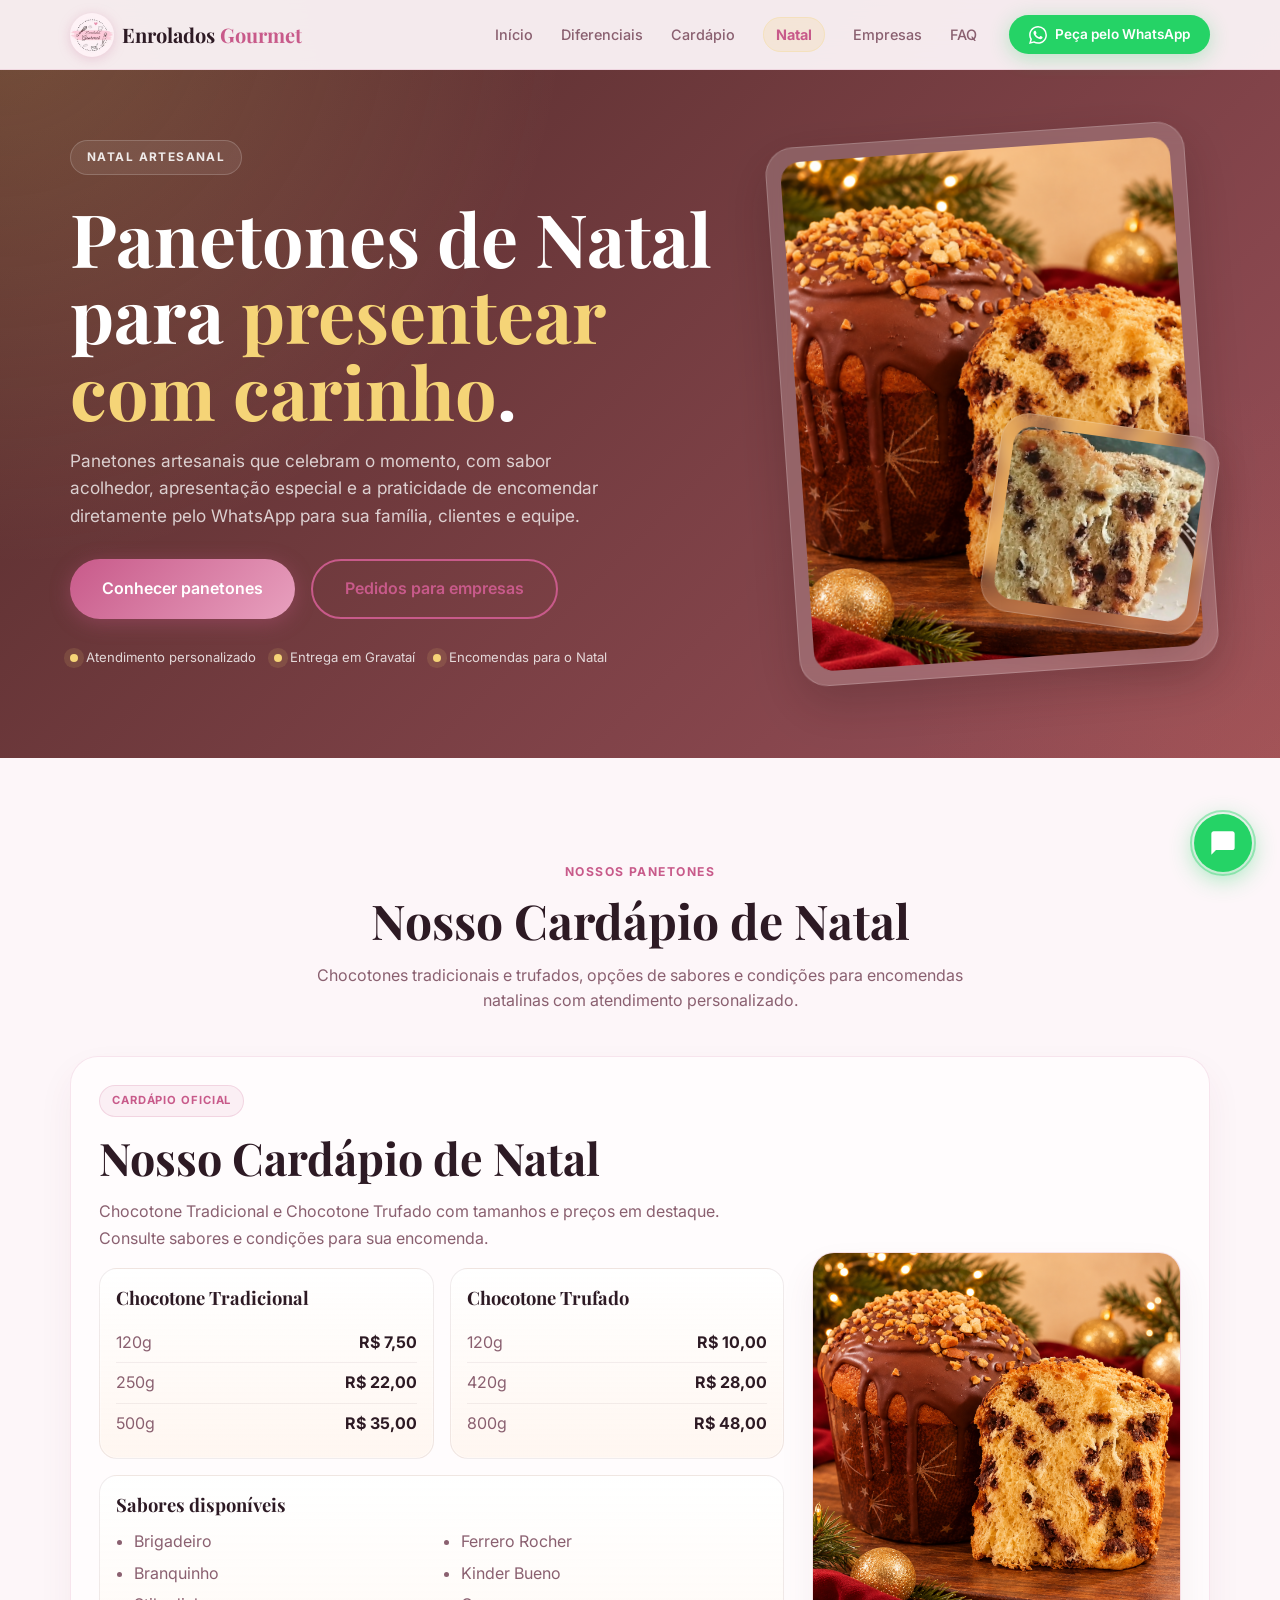
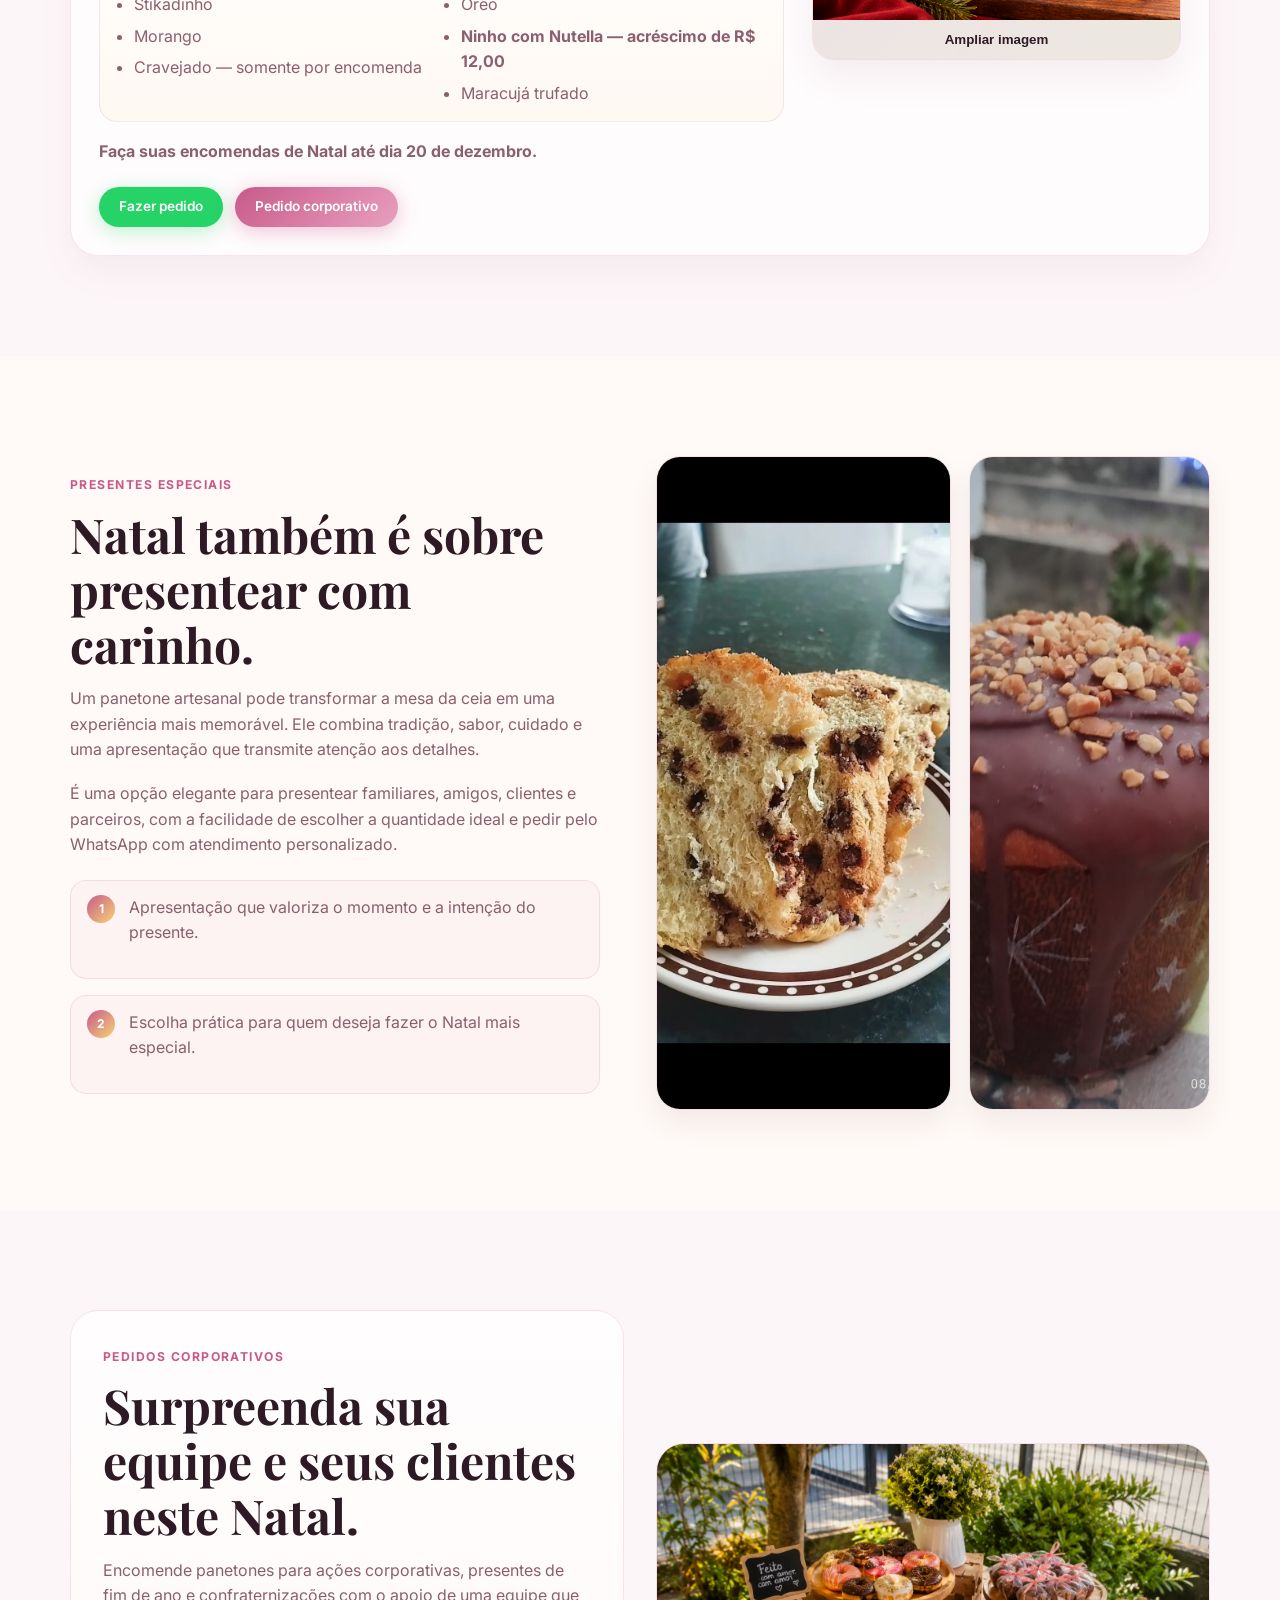
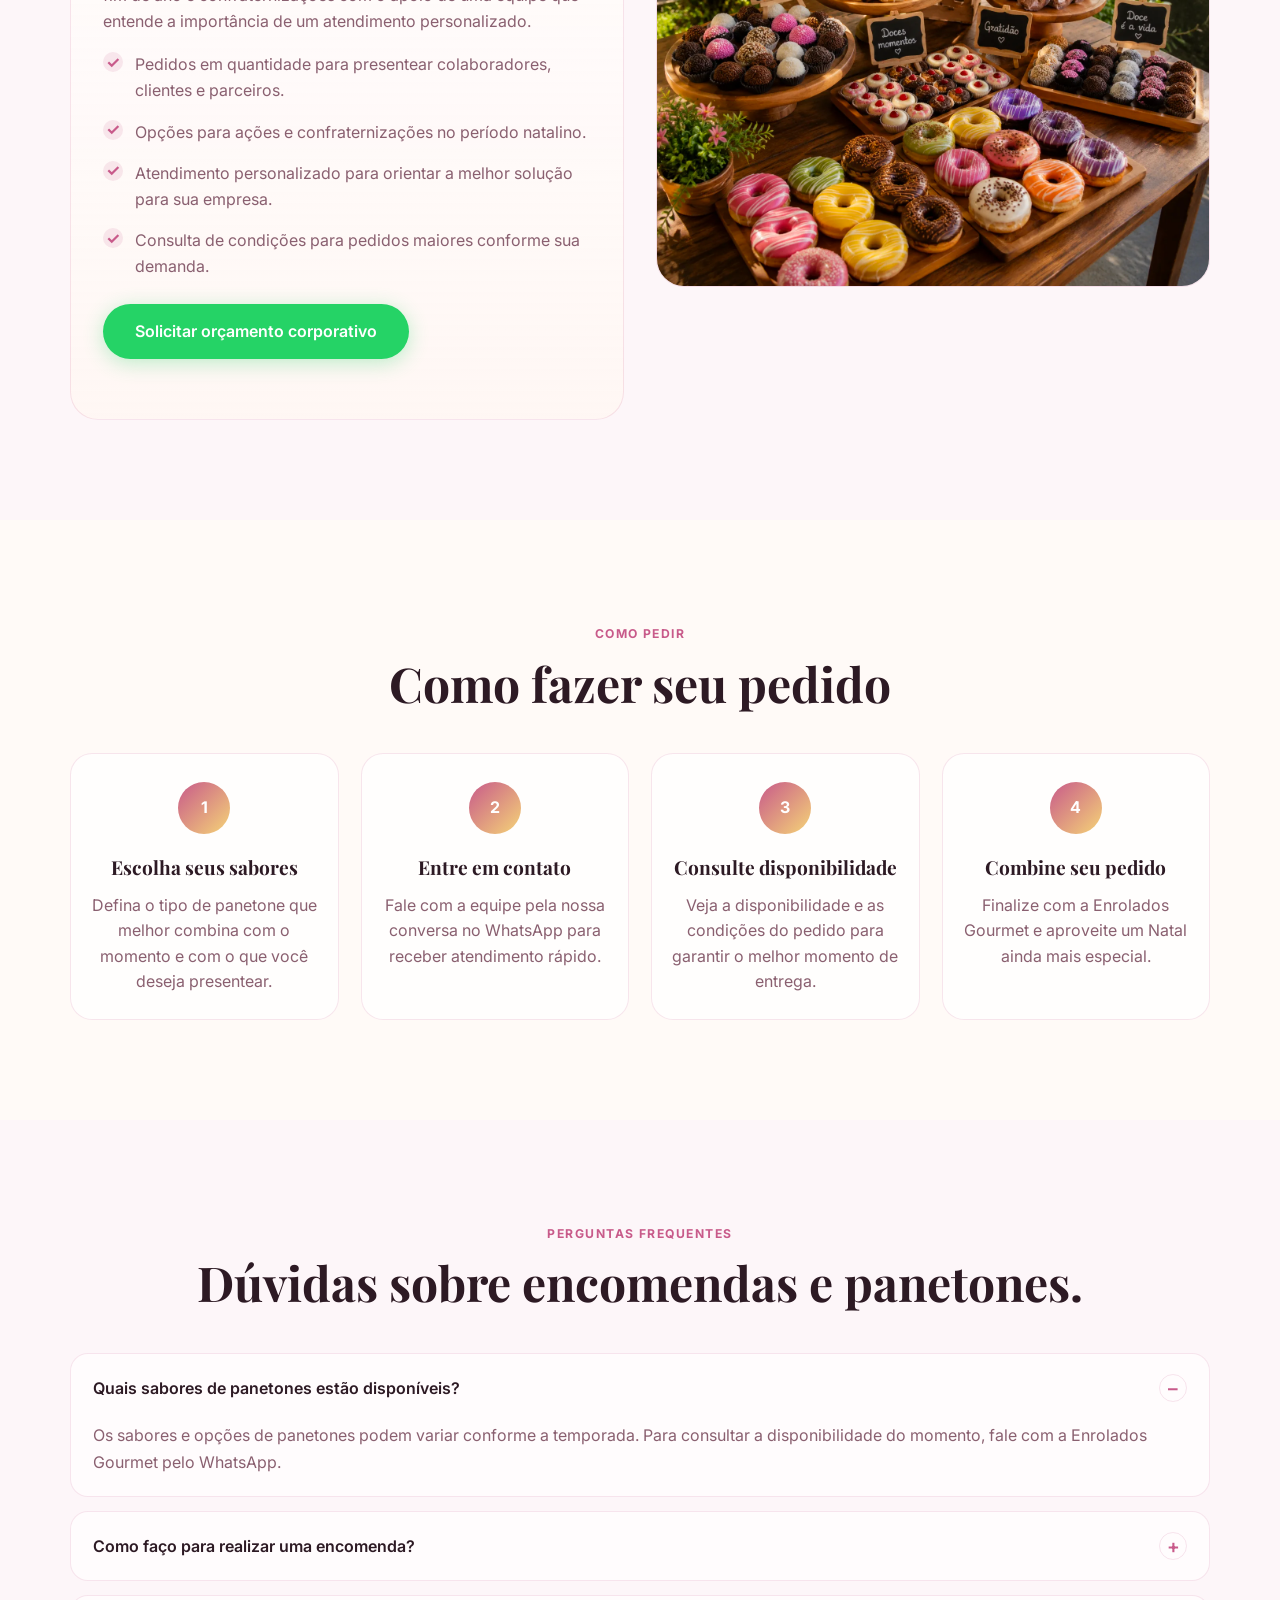
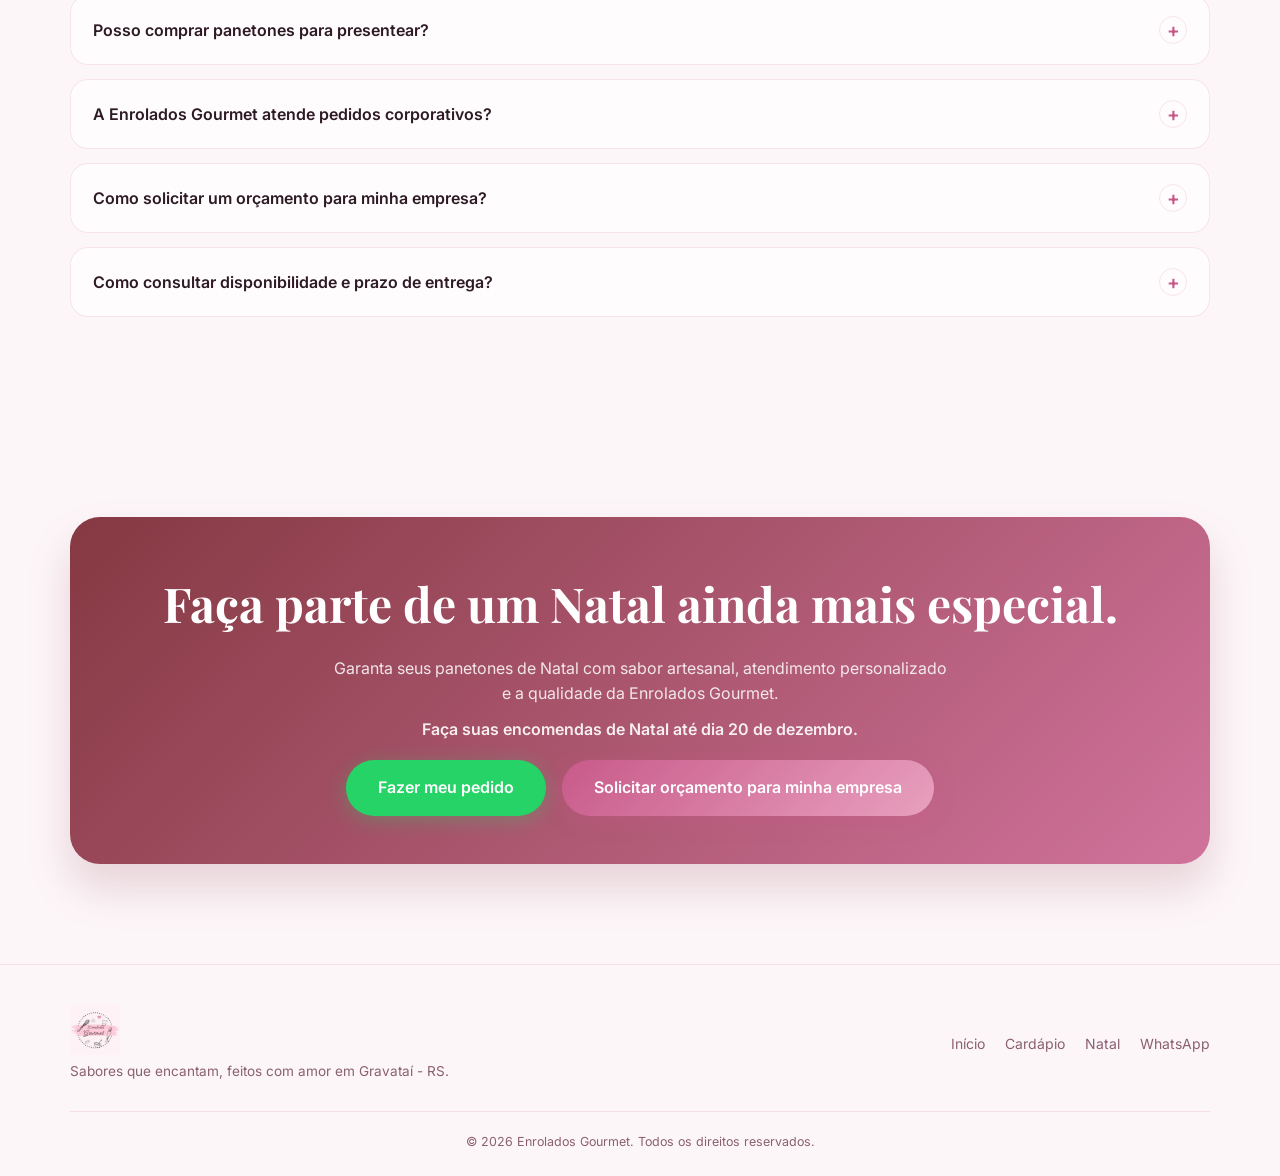
==== natal/index.html @ 0f2a6e9c "Refina landing page natalina Co-authored-by: Copilot <223556219+Copilot@users.noreply.github.com>" ====
<!DOCTYPE html>
<html lang="pt-BR">

<head>
  <meta charset="UTF-8" />
  <meta name="viewport" content="width=device-width, initial-scale=1.0" />
  <meta name="description"
    content="Panetones de Natal artesanais da Enrolados Gourmet em Gravataí. Peça panetones para presentear, família e empresa com atendimento personalizado e encomendas práticas." />
  <meta name="keywords"
    content="panetones artesanais, panetones de Natal, panetones recheados, comprar panetone em Gravataí, panetones para empresas, panetones corporativos, presentes de Natal para empresas, encomendas de panetones" />
  <meta property="og:title" content="Panetones de Natal | Enrolados Gourmet" />
  <meta property="og:description"
    content="Panetones artesanais e encomendas corporativas para dar um Natal mais especial. Converse com a Enrolados Gourmet pelo WhatsApp." />
  <meta property="og:type" content="website" />
  <meta property="og:url" content="https://enroladosgourmet.com.br/natal/" />
  <meta property="og:image" content="https://enroladosgourmet.com.br/images/panetone-recehado.png" />
  <link rel="canonical" href="https://enroladosgourmet.com.br/natal/" />
  <title>Panetones de Natal | Enrolados Gourmet</title>
  <script type="application/ld+json">
  {
    "@context": "https://schema.org",
    "@type": "Bakery",
    "name": "Enrolados Gourmet",
    "url": "https://enroladosgourmet.com.br/",
    "image": [
      "https://enroladosgourmet.com.br/images/panetone-recehado.png",
      "https://enroladosgourmet.com.br/images/panetone.png"
    ],
    "telephone": "+5551984298431",
    "areaServed": {
      "@type": "AdministrativeArea",
      "name": "Gravataí"
    },
    "priceRange": "$$",
    "sameAs": [
      "https://wa.me/5551984298431"
    ],
    "description": "Enrolados Gourmet produz doces artesanais e panetones de Natal para presentear e atender pedidos corporativos em Gravataí."
  }
  </script>
  <link rel="preconnect" href="https://fonts.googleapis.com" />
  <link rel="preconnect" href="https://fonts.gstatic.com" crossorigin />
  <link
    href="https://fonts.googleapis.com/css2?family=Playfair+Display:wght@600;700&family=Inter:wght@300;400;500;600;700&display=swap"
    rel="stylesheet" />
  <link rel="stylesheet" href="../styles.css" />
  <link rel="icon" type="image/png" sizes="32x32" href="../images/logo.png" />
</head>

<body class="natal-page">
  <header class="header" id="header" role="banner">
    <div class="header__container">
      <a href="../index.html#inicio" class="header__logo" aria-label="Enrolados Gourmet – Página inicial">
        <img src="../images/logo.png" alt="Enrolados Gourmet" class="header__logo-img" />
        <span class="header__logo-text">Enrolados <span class="header__logo-highlight">Gourmet</span></span>
      </a>

      <button class="header__menu-toggle" id="menuToggle" aria-label="Abrir menu" aria-expanded="false"
        aria-controls="navMenu">
        <span class="header__hamburger"></span>
        <span class="header__hamburger"></span>
        <span class="header__hamburger"></span>
      </button>

      <nav class="header__nav" id="navMenu" role="navigation" aria-label="Menu principal">
        <ul class="header__nav-list">
          <li><a href="../index.html#inicio" class="header__nav-link">Início</a></li>
          <li><a href="../index.html#diferenciais" class="header__nav-link">Diferenciais</a></li>
          <li><a href="../index.html#cardapio" class="header__nav-link">Cardápio</a></li>
          <li><a href="./" class="header__nav-link header__nav-link--campaign" aria-current="page">Natal</a></li>
          <li><a href="#corporativo" class="header__nav-link">Empresas</a></li>
          <li><a href="#faq" class="header__nav-link">FAQ</a></li>
        </ul>
        <a href="https://wa.me/5551984298431?text=Olá%2C+gostaria+de+fazer+um+pedido+de+panetones+de+Natal!"
          class="btn btn--whatsapp btn--sm header__cta" target="_blank" rel="noopener noreferrer">
          <svg class="btn__icon" xmlns="http://www.w3.org/2000/svg" viewBox="0 0 24 24" fill="currentColor"
            aria-hidden="true">
            <path
              d="M17.472 14.382c-.297-.149-1.758-.867-2.03-.967-.273-.099-.471-.148-.67.15-.197.297-.767.966-.94 1.164-.173.199-.347.223-.644.075-.297-.15-1.255-.463-2.39-1.475-.883-.788-1.48-1.761-1.653-2.059-.173-.297-.018-.458.13-.606.134-.133.298-.347.446-.52.149-.174.198-.298.298-.497.099-.198.05-.371-.025-.52-.075-.149-.669-1.612-.916-2.207-.242-.579-.487-.5-.669-.51-.173-.008-.371-.01-.57-.01-.198 0-.52.074-.792.372-.272.297-1.04 1.016-1.04 2.479 0 1.462 1.065 2.875 1.213 3.074.149.198 2.096 3.2 5.077 4.487.709.306 1.262.489 1.694.625.712.227 1.36.195 1.871.118.571-.085 1.758-.719 2.006-1.413.248-.694.248-1.289.173-1.413-.074-.124-.272-.198-.57-.347m-5.421 7.403h-.004a9.87 9.87 0 01-5.031-1.378l-.361-.214-3.741.982.998-3.648-.235-.374a9.86 9.86 0 01-1.51-5.26c.001-5.45 4.436-9.884 9.888-9.884 2.64 0 5.122 1.03 6.988 2.898a9.825 9.825 0 012.893 6.994c-.003 5.45-4.437 9.884-9.885 9.884m8.413-18.297A11.815 11.815 0 0012.05 0C5.495 0 .16 5.335.157 11.892c0 2.096.547 4.142 1.588 5.945L.057 24l6.305-1.654a11.882 11.882 0 005.683 1.448h.005c6.554 0 11.89-5.335 11.893-11.893a11.821 11.821 0 00-3.48-8.413Z" />
          </svg>
          Peça pelo WhatsApp
        </a>
      </nav>
    </div>
  </header>

  <main>
    <section class="natal-hero" aria-label="Panetones de Natal.">
      <div class="natal-hero__decor" aria-hidden="true"></div>
      <div class="container natal-hero__inner">
        <div class="natal-hero__copy reveal-on-scroll">
          <span class="natal-hero__eyebrow">Natal artesanal</span>
          <h1 class="natal-hero__title">Panetones de Natal para <em>presentear com carinho</em>.</h1>
          <p class="natal-hero__subtitle">
            Panetones artesanais que celebram o momento, com sabor acolhedor, apresentação especial e a praticidade de
            encomendar diretamente pelo WhatsApp para sua família, clientes e equipe.
          </p>
          <div class="natal-hero__actions">
            <a href="#panetones" class="btn btn--primary btn--lg">Conhecer panetones</a>
            <a href="https://wa.me/5551984298431?text=Olá!%20Tenho%20interesse%20em%20realizar%20um%20pedido%20corporativo%20de%20panetones%20para%20minha%20empresa.%20Gostaria%20de%20receber%20mais%20informações%20e%20solicitar%20um%20orçamento."
              class="btn btn--outline btn--lg" target="_blank" rel="noopener noreferrer">Pedidos para empresas</a>
          </div>
          <div class="natal-hero__highlights" aria-label="Benefícios da Enrolados Gourmet">
            <span class="natal-highlight">Atendimento personalizado</span>
            <span class="natal-highlight">Entrega em Gravataí</span>
            <span class="natal-highlight">Encomendas para o Natal</span>
          </div>
        </div>

        <div class="natal-hero__visual reveal-on-scroll" aria-label="Panetones de Natal da Enrolados Gourmet">
          <div class="natal-hero__card natal-hero__card--primary">
            <img class="natal-hero__image" src="../images/PanetonesFestivos.png" alt="Panetones Festivos em cenário natalino da Enrolados Gourmet" />
          </div>
          <div class="natal-hero__card natal-hero__card--secondary">
            <img class="natal-hero__image" src="../images/panetone.png" alt="Panetone com apresentação especial para presente de Natal" />
          </div>
        </div>
      </div>
    </section>

    <section class="natal-section" id="panetones" aria-labelledby="panetonesTitle">
      <div class="container">
        <div class="natal-section__intro reveal-on-scroll">
          <span class="natal-section__label">Nossos panetones</span>
          <h2 class="natal-section__title" id="panetonesTitle">Nosso Cardápio de Natal</h2>
          <p class="natal-section__subtitle">
            Chocotones tradicionais e trufados, opções de sabores e condições para encomendas natalinas com atendimento personalizado.
          </p>
        </div>

        <div class="natal-product-grid" id="natalProductGrid" aria-live="polite">
          <article class="natal-menu-hero reveal-on-scroll">
            <div class="natal-menu-hero__content">
              <span class="natal-menu-card__tag">Cardápio oficial</span>
              <h3>Nosso Cardápio de Natal</h3>
              <p>Chocotone Tradicional e Chocotone Trufado com tamanhos e preços em destaque. Consulte sabores e condições para sua encomenda.</p>
              <div class="natal-menu-hero__detail-grid">
                <div class="natal-menu-spec">
                  <h4>Chocotone Tradicional</h4>
                  <ul>
                    <li><span>120g</span><strong>R$ 7,50</strong></li>
                    <li><span>250g</span><strong>R$ 22,00</strong></li>
                    <li><span>500g</span><strong>R$ 35,00</strong></li>
                  </ul>
                </div>
                <div class="natal-menu-spec">
                  <h4>Chocotone Trufado</h4>
                  <ul>
                    <li><span>120g</span><strong>R$ 10,00</strong></li>
                    <li><span>420g</span><strong>R$ 28,00</strong></li>
                    <li><span>800g</span><strong>R$ 48,00</strong></li>
                  </ul>
                </div>
              </div>

              <div class="natal-menu-hero__flavors">
                <h4>Sabores disponíveis</h4>
                <ul>
                  <li>Brigadeiro</li>
                  <li>Branquinho</li>
                  <li>Stikadinho</li>
                  <li>Morango</li>
                  <li class="natal-menu-hero__flavor--note">Cravejado — somente por encomenda</li>
                  <li>Ferrero Rocher</li>
                  <li>Kinder Bueno</li>
                  <li>Oreo</li>
                  <li class="natal-menu-hero__flavor--highlight">Ninho com Nutella — acréscimo de R$ 12,00</li>
                  <li>Maracujá trufado</li>
                </ul>
              </div>

              <p class="natal-menu-hero__deadline"><strong>Faça suas encomendas de Natal até dia 20 de dezembro.</strong></p>
              <div class="natal-menu-hero__actions">
                <a href="https://wa.me/5551984298431?text=Olá!%20Gostaria%20de%20fazer%20uma%20encomenda%20de%20Natal.%20Tenho%20interesse%20nos%20chocotones%20da%20Enrolados%20Gourmet%20e%20gostaria%20de%20consultar%20a%20disponibilidade." class="btn btn--whatsapp btn--sm" target="_blank" rel="noopener noreferrer">Fazer pedido</a>
                <a href="https://wa.me/5551984298431?text=Olá!%20Tenho%20interesse%20em%20realizar%20um%20pedido%20corporativo%20de%20panetones%20para%20minha%20empresa.%20Gostaria%20de%20receber%20mais%20informações%20e%20solicitar%20um%20orçamento." class="btn btn--primary btn--sm" target="_blank" rel="noopener noreferrer">Pedido corporativo</a>
              </div>
            </div>
            <div class="natal-menu-hero__image-wrap">
              <!-- IMAGEM DO CARDÁPIO OFICIAL: substituir por outra arte do cardápio sem alterar o layout -->
              <img src="../images/PanetonesFestivos.png" alt="Cardápio oficial de panetones de Natal da Enrolados Gourmet" loading="lazy" />
              <button type="button" class="natal-menu-card__zoom" aria-label="Ampliar imagem do cardápio">Ampliar imagem</button>
            </div>
          </article>
          <div class="natal-lightbox" id="natalLightbox" aria-hidden="true">
            <button type="button" class="natal-lightbox__close" aria-label="Fechar imagem">Fechar</button>
            <img src="../images/PanetonesFestivos.png" alt="Cardápio oficial de panetones de Natal da Enrolados Gourmet" />
          </div>
        </div>
      </div>
    </section>

    <section class="natal-section natal-section--soft" aria-labelledby="presentearTitle">
      <div class="container natal-story">
        <div class="natal-story__copy reveal-on-scroll">
          <span class="natal-section__label">Presentes especiais</span>
          <h2 class="natal-section__title" id="presentearTitle">Natal também é sobre presentear com carinho.</h2>
          <p>
            Um panetone artesanal pode transformar a mesa da ceia em uma experiência mais memorável. Ele combina tradição,
            sabor, cuidado e uma apresentação que transmite atenção aos detalhes.
          </p>
          <p>
            É uma opção elegante para presentear familiares, amigos, clientes e parceiros, com a facilidade de escolher a
            quantidade ideal e pedir pelo WhatsApp com atendimento personalizado.
          </p>
          <div class="natal-story__list">
            <div class="natal-story__item">
              <span class="natal-story__item-marker">1</span>
              <p>Apresentação que valoriza o momento e a intenção do presente.</p>
            </div>
            <div class="natal-story__item">
              <span class="natal-story__item-marker">2</span>
              <p>Escolha prática para quem deseja fazer o Natal mais especial.</p>
            </div>
          </div>
        </div>

        <div class="natal-story__gallery reveal-on-scroll" aria-label="Panetones em destaque">
          <div class="natal-story__photo natal-story__photo--large">
            <img src="../images/panetone.png" alt="Panetone artesanal em destaque para presentes de Natal" />
          </div>
          <div class="natal-story__photo natal-story__photo--small">
            <img src="../images/panetone-recehado.png" alt="Panetone recebido e embalado para presente de Natal" />
          </div>
        </div>
      </div>
    </section>

    <section class="natal-section" id="corporativo" aria-labelledby="corporativoTitle">
      <div class="container natal-business">
        <div class="natal-business__panel reveal-on-scroll">
          <span class="natal-section__label">Pedidos corporativos</span>
          <h2 class="natal-section__title" id="corporativoTitle">Surpreenda sua equipe e seus clientes neste Natal.</h2>
          <p class="natal-section__subtitle" style="margin-left:0; text-align:left;">
            Encomende panetones para ações corporativas, presentes de fim de ano e confraternizações com o apoio de uma
            equipe que entende a importância de um atendimento personalizado.
          </p>
          <ul class="natal-business__list">
            <li>Pedidos em quantidade para presentear colaboradores, clientes e parceiros.</li>
            <li>Opções para ações e confraternizações no período natalino.</li>
            <li>Atendimento personalizado para orientar a melhor solução para sua empresa.</li>
            <li>Consulta de condições para pedidos maiores conforme sua demanda.</li>
          </ul>
          <div class="natal-hero__actions" style="margin-top: 24px;">
            <a href="https://wa.me/5551984298431?text=Olá!%20Tenho%20interesse%20em%20realizar%20um%20pedido%20corporativo%20de%20panetones%20para%20minha%20empresa.%20Gostaria%20de%20receber%20mais%20informações%20e%20solicitar%20um%20orçamento."
              class="btn btn--whatsapp btn--lg" target="_blank" rel="noopener noreferrer">Solicitar orçamento corporativo</a>
          </div>
        </div>

        <div class="natal-business__media reveal-on-scroll" aria-label="Panetones para pedidos em quantidade">
          <img src="../images/hero-banner.webp" alt="Panetones em composição para pedidos corporativos" />
        </div>
      </div>
    </section>

    <section class="natal-section natal-section--soft" aria-labelledby="comoComprarTitle">
      <div class="container">
        <div class="natal-section__intro reveal-on-scroll">
          <span class="natal-section__label">Como pedir</span>
          <h2 class="natal-section__title" id="comoComprarTitle">Como fazer seu pedido</h2>
        </div>

        <div class="natal-steps">
          <article class="natal-step reveal-on-scroll">
            <div class="natal-step__number">1</div>
            <h3>Escolha seus sabores</h3>
            <p>Defina o tipo de panetone que melhor combina com o momento e com o que você deseja presentear.</p>
          </article>
          <article class="natal-step reveal-on-scroll">
            <div class="natal-step__number">2</div>
            <h3>Entre em contato</h3>
            <p>Fale com a equipe pela nossa conversa no WhatsApp para receber atendimento rápido.</p>
          </article>
          <article class="natal-step reveal-on-scroll">
            <div class="natal-step__number">3</div>
            <h3>Consulte disponibilidade</h3>
            <p>Veja a disponibilidade e as condições do pedido para garantir o melhor momento de entrega.</p>
          </article>
          <article class="natal-step reveal-on-scroll">
            <div class="natal-step__number">4</div>
            <h3>Combine seu pedido</h3>
            <p>Finalize com a Enrolados Gourmet e aproveite um Natal ainda mais especial.</p>
          </article>
        </div>
      </div>
    </section>

    <section class="natal-section" id="faq" aria-labelledby="faqTitle">
      <div class="container">
        <div class="natal-section__intro reveal-on-scroll">
          <span class="natal-section__label">Perguntas frequentes</span>
          <h2 class="natal-section__title" id="faqTitle">Dúvidas sobre encomendas e panetones.</h2>
        </div>

        <div class="natal-faq reveal-on-scroll">
          <div class="faq-item is-open">
            <button class="faq-question" type="button" aria-expanded="true">Quais sabores de panetones estão disponíveis?</button>
            <div class="faq-answer">
              Os sabores e opções de panetones podem variar conforme a temporada. Para consultar a disponibilidade do momento,
              fale com a Enrolados Gourmet pelo WhatsApp.
            </div>
          </div>

          <div class="faq-item">
            <button class="faq-question" type="button" aria-expanded="false">Como faço para realizar uma encomenda?</button>
            <div class="faq-answer" hidden>
              Basta entrar em contato pelo WhatsApp para informar sua intenção, quantidade desejada e receber orientações
              sobre disponibilidade e atendimento.
            </div>
          </div>

          <div class="faq-item">
            <button class="faq-question" type="button" aria-expanded="false">Posso comprar panetones para presentear?</button>
            <div class="faq-answer" hidden>
              Sim. Os panetones da Enrolados Gourmet são uma opção excelente para presentear familiares, amigos, clientes e
              parceiros neste Natal.
            </div>
          </div>

          <div class="faq-item">
            <button class="faq-question" type="button" aria-expanded="false">A Enrolados Gourmet atende pedidos corporativos?</button>
            <div class="faq-answer" hidden>
              Sim. A equipe atende pedidos corporativos para ações de Natal, presentes de fim de ano, confraternizações e
              demais ocasiões empresariais. Consulte pelo WhatsApp para mais detalhes.
            </div>
          </div>

          <div class="faq-item">
            <button class="faq-question" type="button" aria-expanded="false">Como solicitar um orçamento para minha empresa?</button>
            <div class="faq-answer" hidden>
              Solicite o orçamento por WhatsApp com a mensagem contextualizada de pedido corporativo e a equipe responderá com
              as informações necessárias.
            </div>
          </div>

          <div class="faq-item">
            <button class="faq-question" type="button" aria-expanded="false">Como consultar disponibilidade e prazo de entrega?</button>
            <div class="faq-answer" hidden>
              Entre em contato pelo WhatsApp e informe a quantidade e o momento desejado. A equipe pode orientar sobre
              disponibilidade e prazo de entrega conforme a demanda.
            </div>
          </div>
        </div>
      </div>
    </section>

    <section class="natal-section" aria-labelledby="finalCtaTitle">
      <div class="container">
        <div class="natal-cta reveal-on-scroll">
          <h2 class="natal-cta__title" id="finalCtaTitle">Faça parte de um Natal ainda mais especial.</h2>
          <p class="natal-cta__text">
            Garanta seus panetones de Natal com sabor artesanal, atendimento personalizado e a qualidade da Enrolados Gourmet.
          </p>
          <p class="natal-cta__text" style="margin-top: -18px; margin-bottom: 18px; font-weight: 600; color: rgba(255,255,255,0.9);">
            Faça suas encomendas de Natal até dia 20 de dezembro.
          </p>
          <div class="natal-cta__actions">
            <a href="https://wa.me/5551984298431?text=Olá!%20Quero%20fazer%20meu%20pedido%20de%20panetones%20de%20Natal%20da%20Enrolados%20Gourmet." class="btn btn--whatsapp btn--lg" target="_blank" rel="noopener noreferrer">Fazer meu pedido</a>
            <a href="https://wa.me/5551984298431?text=Olá!%20Tenho%20interesse%20em%20realizar%20um%20pedido%20corporativo%20de%20panetones%20para%20minha%20empresa.%20Gostaria%20de%20receber%20mais%20informações%20e%20solicitar%20um%20orçamento."
              class="btn btn--primary btn--lg" target="_blank" rel="noopener noreferrer">Solicitar orçamento para minha empresa</a>
          </div>
        </div>
      </div>
    </section>
  </main>

  <footer class="footer" role="contentinfo">
    <div class="container">
      <div class="footer__inner">
        <div class="footer__brand">
          <img src="../images/logo.png" alt="Enrolados Gourmet" class="footer__logo">
          <p class="footer__tagline">Sabores que encantam, feitos com amor em Gravataí - RS.</p>
        </div>
        <nav class="footer__links" aria-label="Links do rodapé">
          <a href="../index.html#inicio" class="footer__link">Início</a>
          <a href="../index.html#cardapio" class="footer__link">Cardápio</a>
          <a href="./" class="footer__link">Natal</a>
          <a href="https://wa.me/5551984298431" class="footer__link" target="_blank" rel="noopener noreferrer">WhatsApp</a>
        </nav>
      </div>
      <p class="footer__copy">&copy; 2026 Enrolados Gourmet. Todos os direitos reservados.</p>
    </div>
  </footer>

  <a href="https://wa.me/5551984298431?text=Olá%2C+gostaria+de+fazer+um+pedido!" class="whatsapp-float"
    target="_blank" rel="noopener noreferrer" aria-label="Falar no WhatsApp">
    <svg xmlns="http://www.w3.org/2000/svg" viewBox="0 0 24 24" fill="currentColor" aria-hidden="true">
      <path d="M20 2H4c-1.1 0-2 .9-2 2v18l4-4h14c1.1 0 2-.9 2-2V4c0-1.1-.9-2-2-2z" />
    </svg>
  </a>

  <script src="../script.js"></script>
</body>

</html>
---- styles.css ----
/* =========================================================
   DESIGN TOKENS — Enrolados Gourmet (Rose & Cream)
========================================================= */
:root {
  /* Rosa principal extraído da logo */
  --color-primary: #c85a8a;
  --color-primary-lt: #e8a0be;
  --color-primary-dk: #a0406c;

  /* Superfícies claras — creme e branco rosado */
  --color-surface: #fdf6f9;
  --color-surface-2: #fff0f5;
  --color-surface-3: #ffe4ee;

  /* Borda sutil rosada */
  --color-border: rgba(200, 90, 138, .15);

  /* Texto escuro sobre fundo claro */
  --color-text: #2d1a24;
  --color-text-muted: #8a6070;

  /* WhatsApp */
  --color-whatsapp: #25d366;
  --color-whatsapp-dk: #1da851;

  --font-display: 'Playfair Display', Georgia, serif;
  --font-body: 'Inter', system-ui, sans-serif;

  --radius-sm: 8px;
  --radius-md: 14px;
  --radius-lg: 22px;
  --radius-xl: 32px;

  --shadow-card: 0 8px 32px rgba(200, 90, 138, .12);
  --shadow-glow: 0 0 24px rgba(200, 90, 138, .2);

  --transition: .25s cubic-bezier(.4, 0, .2, 1);
  --transition-slow: .5s cubic-bezier(.4, 0, .2, 1);

  --header-h: 70px;
}

/* =========================================================
   RESET & BASE
========================================================= */
*,
*::before,
*::after {
  box-sizing: border-box;
  margin: 0;
  padding: 0;
}

html {
  scroll-behavior: smooth;
  font-size: 16px;
}

body {
  font-family: var(--font-body);
  background: var(--color-surface);
  color: var(--color-text);
  line-height: 1.6;
  overflow-x: hidden;
}

img {
  display: block;
  max-width: 100%;
  object-fit: cover;
}

a {
  color: inherit;
  text-decoration: none;
}

ul {
  list-style: none;
}

/* =========================================================
   UTILITIES
========================================================= */
.container {
  width: 100%;
  max-width: 1180px;
  margin-inline: auto;
  padding-inline: 20px;
}

.section-header {
  text-align: center;
  margin-bottom: 48px;
}

.section-label {
  display: inline-block;
  font-size: .75rem;
  font-weight: 600;
  letter-spacing: .12em;
  text-transform: uppercase;
  color: var(--color-primary);
  margin-bottom: 10px;
}

.section-title {
  font-family: var(--font-display);
  font-size: clamp(1.8rem, 4vw, 2.8rem);
  font-weight: 700;
  line-height: 1.2;
  margin-bottom: 12px;
  color: var(--color-text);
}

.section-subtitle {
  font-size: 1.05rem;
  color: var(--color-text-muted);
  max-width: 560px;
  margin-inline: auto;
}

/* =========================================================
   BUTTONS
========================================================= */
.btn {
  display: inline-flex;
  align-items: center;
  gap: 8px;
  font-family: var(--font-body);
  font-weight: 600;
  border: none;
  cursor: pointer;
  border-radius: 50px;
  transition: var(--transition);
  text-align: center;
  white-space: nowrap;
  user-select: none;
}

.btn--sm {
  padding: 9px 20px;
  font-size: .85rem;
}

.btn--md {
  padding: 12px 26px;
  font-size: .95rem;
}

.btn--lg {
  padding: 15px 32px;
  font-size: 1rem;
}

.btn--xl {
  padding: 18px 40px;
  font-size: 1.1rem;
}

.btn__icon {
  width: 18px;
  height: 18px;
  flex-shrink: 0;
}

.btn--primary {
  background: linear-gradient(135deg, var(--color-primary), var(--color-primary-lt));
  color: #fff;
  box-shadow: 0 4px 20px rgba(200, 90, 138, .35);
}

.btn--primary:hover {
  background: linear-gradient(135deg, var(--color-primary-dk), var(--color-primary));
  transform: translateY(-2px);
  box-shadow: 0 8px 28px rgba(200, 90, 138, .5);
}

.btn--whatsapp {
  background: var(--color-whatsapp);
  color: #fff;
  box-shadow: 0 4px 20px rgba(37, 211, 102, .3);
}

.btn--whatsapp:hover {
  background: var(--color-whatsapp-dk);
  transform: translateY(-2px);
  box-shadow: 0 8px 28px rgba(37, 211, 102, .45);
}

.btn--outline {
  background: transparent;
  border: 2px solid var(--color-primary);
  color: var(--color-primary);
}

.btn--outline:hover {
  background: var(--color-primary);
  color: #fff;
  transform: translateY(-2px);
}

/* =========================================================
   HEADER
========================================================= */
.header {
  position: fixed;
  top: 0;
  left: 0;
  right: 0;
  z-index: 1000;
  height: var(--header-h);
  background: rgba(253, 246, 249, .94);
  backdrop-filter: blur(14px);
  border-bottom: 1px solid var(--color-border);
  transition: box-shadow var(--transition);
}

.header--scrolled {
  box-shadow: 0 4px 24px rgba(200, 90, 138, .12);
}

.header__container {
  display: flex;
  align-items: center;
  justify-content: space-between;
  height: 100%;
  padding-inline: 20px;
  max-width: 1180px;
  margin-inline: auto;
}

.header__logo {
  display: flex;
  align-items: center;
  gap: 8px;
  font-family: var(--font-display);
  font-size: 1.25rem;
  font-weight: 700;
}

.header__logo-img {
  width: 44px;
  height: 44px;
  object-fit: contain;
  border-radius: 50%;
  flex-shrink: 0;
  filter: drop-shadow(0 2px 6px rgba(200, 90, 138, .25));
}

.header__logo-highlight {
  color: var(--color-primary);
}

.header__nav {
  display: flex;
  align-items: center;
  gap: 32px;
}

.header__nav-list {
  display: flex;
  gap: 28px;
}

.header__nav-link {
  font-size: .9rem;
  font-weight: 500;
  color: var(--color-text-muted);
  transition: color var(--transition);
  position: relative;
}

.header__nav-link::after {
  content: '';
  position: absolute;
  bottom: -4px;
  left: 0;
  width: 0;
  height: 2px;
  background: var(--color-primary);
  border-radius: 2px;
  transition: width var(--transition);
}

.header__nav-link:hover {
  color: var(--color-text);
}

.header__nav-link:hover::after {
  width: 100%;
}

.header__nav-link--campaign {
  color: var(--color-primary);
  font-weight: 700;
  padding: 8px 12px;
  border: 1px solid rgba(200, 90, 138, .25);
  background: rgba(200, 90, 138, .08);
  border-radius: 999px;
}

.header__nav-link--campaign::after {
  display: none;
}

/* Hamburger */
.header__menu-toggle {
  display: none;
  flex-direction: column;
  gap: 5px;
  background: none;
  border: none;
  cursor: pointer;
  padding: 6px;
  z-index: 1010;
}

.header__hamburger {
  display: block;
  width: 24px;
  height: 2px;
  background: var(--color-text);
  border-radius: 2px;
  transition: var(--transition);
}

/* =========================================================
   PÁGINA NATAL
========================================================= */
.natal-hero {
  position: relative;
  overflow: hidden;
  background: linear-gradient(135deg, rgba(72, 33, 31, .96), rgba(141, 57, 68, .88));
  color: #fff;
  padding: 140px 0 90px;
}

.natal-hero__decor {
  position: absolute;
  inset: 0;
  background: radial-gradient(circle at top left, rgba(245, 209, 119, .22), transparent 38%),
    radial-gradient(circle at bottom right, rgba(203, 101, 76, .18), transparent 25%);
}

.natal-hero__inner {
  display: grid;
  grid-template-columns: 1.2fr .8fr;
  gap: 48px;
  align-items: center;
  position: relative;
  z-index: 1;
}

.natal-hero__eyebrow {
  display: inline-flex;
  align-items: center;
  gap: 8px;
  padding: 7px 16px;
  border-radius: 50px;
  background: rgba(255, 255, 255, .08);
  border: 1px solid rgba(255, 255, 255, .18);
  color: rgba(255, 255, 255, .88);
  font-size: .74rem;
  font-weight: 700;
  letter-spacing: .12em;
  text-transform: uppercase;
  margin-bottom: 24px;
}

.natal-hero__title {
  font-family: var(--font-display);
  font-size: clamp(2.4rem, 6vw, 4.6rem);
  line-height: 1.04;
  margin-bottom: 18px;
  color: #fff;
}

.natal-hero__title em {
  color: #f5d477;
  font-style: normal;
}

.natal-hero__subtitle {
  max-width: 560px;
  font-size: 1.08rem;
  color: rgba(255, 255, 255, .76);
  margin-bottom: 30px;
}

.natal-hero__actions {
  display: flex;
  flex-wrap: wrap;
  gap: 16px;
  margin-bottom: 28px;
}

.natal-hero__highlights {
  display: flex;
  flex-wrap: wrap;
  gap: 18px;
}

.natal-highlight {
  display: inline-flex;
  align-items: center;
  gap: 8px;
  font-size: .82rem;
  color: rgba(255, 255, 255, .8);
}

.natal-highlight::before {
  content: '';
  width: 8px;
  height: 8px;
  border-radius: 50%;
  background: #f5d477;
  box-shadow: 0 0 0 6px rgba(245, 212, 119, .12);
}

.natal-hero__visual {
  position: relative;
  min-height: 520px;
  display: flex;
  align-items: center;
  justify-content: center;
}

.natal-hero__card {
  position: absolute;
  border-radius: 28px;
  overflow: hidden;
  background: rgba(255, 255, 255, .18);
  border: 1px solid rgba(255, 255, 255, .18);
  backdrop-filter: blur(10px);
  box-shadow: 0 18px 48px rgba(38, 17, 17, .22);
}

.natal-hero__card--primary {
  width: min(100%, 420px);
  height: 540px;
  padding: 14px;
  transform: rotate(-4deg);
}

.natal-hero__card--secondary {
  width: 220px;
  height: 200px;
  right: 0;
  bottom: 40px;
  padding: 12px;
  transform: rotate(8deg);
}

.natal-hero__image {
  width: 100%;
  height: 100%;
  object-fit: cover;
  border-radius: 20px;
}

.natal-section {
  padding: 100px 0;
}

.natal-section--soft {
  background: #fffaf7;
}

.natal-section__intro {
  text-align: center;
  margin-bottom: 42px;
}

.natal-section__label {
  display: inline-block;
  font-size: .76rem;
  font-weight: 700;
  letter-spacing: .12em;
  text-transform: uppercase;
  color: var(--color-primary);
  margin-bottom: 12px;
}

.natal-section__title {
  font-family: var(--font-display);
  font-size: clamp(2rem, 5vw, 3rem);
  line-height: 1.15;
  margin-bottom: 14px;
  color: var(--color-text);
}

.natal-section__subtitle {
  max-width: 650px;
  margin-inline: auto;
  color: var(--color-text-muted);
}

.natal-product-grid {
  display: block;
  width: 100%;
}

.natal-menu-hero {
  display: grid;
  grid-template-columns: 1.3fr .7fr;
  gap: 28px;
  align-items: center;
  background: rgba(255, 255, 255, .7);
  border: 1px solid var(--color-border);
  border-radius: 28px;
  padding: 28px;
  box-shadow: 0 16px 36px rgba(120, 59, 73, .06);
}

.natal-menu-hero__content {
  display: flex;
  flex-direction: column;
  gap: 16px;
}

.natal-menu-hero__content h3 {
  font-family: var(--font-display);
  font-size: clamp(2rem, 4vw, 2.8rem);
  line-height: 1.1;
  margin: 0;
  color: var(--color-text);
}

.natal-menu-hero__content p {
  color: var(--color-text-muted);
  line-height: 1.7;
  margin: 0;
}

.natal-menu-hero__detail-grid {
  display: grid;
  grid-template-columns: repeat(2, minmax(0, 1fr));
  gap: 16px;
}

.natal-menu-spec {
  border: 1px solid rgba(108, 67, 78, .1);
  border-radius: 18px;
  background: linear-gradient(180deg, rgba(255, 255, 255, .8), rgba(255, 246, 240, .94));
  padding: 14px 16px;
  box-shadow: inset 0 0 0 1px rgba(255, 255, 255, .35);
}

.natal-menu-spec h4,
.natal-menu-hero__flavors h4 {
  font-family: var(--font-display);
  font-size: 1.15rem;
  margin: 0 0 10px;
  color: var(--color-text);
}

.natal-menu-spec ul,
.natal-menu-hero__flavors ul {
  margin: 0;
  padding: 0;
  list-style: none;
}

.natal-menu-spec li {
  display: flex;
  align-items: center;
  justify-content: space-between;
  gap: 12px;
  padding: 7px 0;
  border-bottom: 1px solid rgba(108, 67, 78, .08);
  color: var(--color-text-muted);
}

.natal-menu-spec li:last-child {
  border-bottom: none;
}

.natal-menu-spec span {
  color: var(--color-text-muted);
}

.natal-menu-spec strong {
  color: var(--color-text);
  font-weight: 700;
}

.natal-menu-hero__flavors {
  border: 1px solid rgba(108, 67, 78, .1);
  border-radius: 18px;
  background: linear-gradient(180deg, rgba(255, 255, 255, .8), rgba(255, 248, 242, .92));
  padding: 14px 16px;
}

.natal-menu-hero__flavors ul {
  columns: 2;
  column-gap: 20px;
  padding-left: 1.15rem;
}

.natal-menu-hero__flavors li {
  display: list-item;
  list-style: disc;
  margin: 0 0 6px;
  padding-right: 0;
  color: var(--color-text-muted);
  break-inside: avoid;
}

.natal-menu-hero__flavor--note,
.natal-menu-hero__flavor--highlight {
  color: var(--color-primary-dk);
}

.natal-menu-hero__flavor--highlight {
  font-weight: 700;
}

.natal-menu-hero__deadline {
  color: var(--color-primary-dk);
  font-weight: 700;
}

.natal-menu-hero__actions {
  display: flex;
  flex-wrap: wrap;
  gap: 12px;
  margin-top: 6px;
}

.natal-menu-hero__image-wrap {
  position: relative;
  overflow: hidden;
  border-radius: 22px;
  border: 1px solid var(--color-border);
  background: linear-gradient(135deg, rgba(200, 90, 138, .06), rgba(245, 212, 119, .08));
  box-shadow: 0 18px 34px rgba(120, 59, 73, .08);
}

.natal-menu-hero__image-wrap img {
  width: 100%;
  display: block;
  max-height: 620px;
  object-fit: contain;
}

.natal-menu-card__tag {
  display: inline-flex;
  width: fit-content;
  padding: 6px 12px;
  border-radius: 999px;
  background: rgba(200, 90, 138, .08);
  border: 1px solid rgba(200, 90, 138, .18);
  color: var(--color-primary);
  font-size: .7rem;
  font-weight: 700;
  letter-spacing: .08em;
  text-transform: uppercase;
}

.natal-menu-card__zoom {
  display: block;
  width: 100%;
  border: none;
  background: rgba(45, 26, 36, .08);
  color: var(--color-text);
  font-weight: 600;
  padding: 12px 18px;
  cursor: pointer;
  transition: background var(--transition);
}

.natal-menu-card__zoom:hover {
  background: rgba(200, 90, 138, .1);
}

.natal-lightbox {
  position: fixed;
  inset: 0;
  background: rgba(17, 12, 14, .82);
  display: flex;
  align-items: center;
  justify-content: center;
  padding: 24px;
  opacity: 0;
  visibility: hidden;
  transition: opacity var(--transition), visibility var(--transition);
  z-index: 2000;
}

.natal-lightbox.is-open {
  opacity: 1;
  visibility: visible;
}

.natal-lightbox img {
  max-width: min(90vw, 980px);
  max-height: 90vh;
  border-radius: 20px;
  box-shadow: 0 30px 70px rgba(0, 0, 0, .32);
  background: #fff;
}

.natal-lightbox__close {
  position: absolute;
  top: 18px;
  right: 18px;
  border: none;
  border-radius: 50px;
  background: rgba(255, 255, 255, .12);
  color: #fff;
  padding: 10px 16px;
  font-weight: 600;
  cursor: pointer;
}

@media (max-width: 820px) {
  .natal-menu-hero {
    grid-template-columns: 1fr;
    padding: 18px;
  }

  .natal-menu-hero__detail-grid {
    grid-template-columns: 1fr;
  }

  .natal-menu-hero__flavors ul {
    columns: 1;
    padding-left: 1.1rem;
  }
}

.natal-story {
  display: grid;
  grid-template-columns: 1fr 1fr;
  gap: 32px;
  align-items: center;
}

.natal-story__copy {
  padding-right: 24px;
}

.natal-story__copy h3 {
  font-family: var(--font-display);
  font-size: clamp(1.6rem, 4vw, 2.5rem);
  margin-bottom: 18px;
  color: var(--color-text);
}

.natal-story__copy p {
  margin-bottom: 18px;
  color: var(--color-text-muted);
}

.natal-story__list {
  display: grid;
  gap: 16px;
  margin-top: 22px;
}

.natal-story__item {
  display: flex;
  align-items: flex-start;
  gap: 14px;
  padding: 14px 16px;
  border-radius: 16px;
  border: 1px solid var(--color-border);
  background: rgba(200, 90, 138, .04);
}

.natal-story__item-marker {
  width: 28px;
  height: 28px;
  border-radius: 50%;
  background: linear-gradient(135deg, var(--color-primary), #f5d477);
  color: #fff;
  display: inline-flex;
  align-items: center;
  justify-content: center;
  font-size: .75rem;
  font-weight: 700;
  flex-shrink: 0;
}

.natal-story__gallery {
  display: grid;
  grid-template-columns: 1.1fr .9fr;
  gap: 18px;
}

.natal-story__photo {
  overflow: hidden;
  border-radius: 24px;
  border: 1px solid var(--color-border);
  box-shadow: 0 14px 28px rgba(92, 52, 60, .08);
}

.natal-story__photo img {
  width: 100%;
  height: 100%;
  object-fit: cover;
}

.natal-story__photo--large {
  min-height: 420px;
}

.natal-story__photo--small {
  min-height: 240px;
}

.natal-business {
  display: grid;
  grid-template-columns: 1fr 1fr;
  gap: 32px;
  align-items: center;
}

.natal-business__panel {
  background: linear-gradient(180deg, rgba(255, 255, 255, .75), rgba(255, 247, 244, 1));
  border: 1px solid var(--color-border);
  border-radius: 28px;
  padding: 32px;
}

.natal-business__list {
  display: grid;
  gap: 16px;
  margin-top: 18px;
}

.natal-business__list li {
  display: flex;
  gap: 12px;
  align-items: flex-start;
  color: var(--color-text-muted);
}

.natal-business__list li::before {
  content: '✓';
  display: inline-flex;
  align-items: center;
  justify-content: center;
  width: 20px;
  height: 20px;
  border-radius: 50%;
  background: rgba(200, 90, 138, .12);
  color: var(--color-primary);
  font-weight: 700;
  flex-shrink: 0;
}

.natal-business__media {
  position: relative;
  border-radius: 28px;
  overflow: hidden;
  min-height: 420px;
  border: 1px solid var(--color-border);
}

.natal-business__media img {
  width: 100%;
  height: 100%;
  object-fit: cover;
  filter: saturate(1.08);
}

.natal-steps {
  display: grid;
  grid-template-columns: repeat(4, minmax(0, 1fr));
  gap: 22px;
}

.natal-step {
  background: rgba(255, 255, 255, .72);
  border: 1px solid var(--color-border);
  border-radius: 22px;
  padding: 28px 20px 24px;
  text-align: center;
  position: relative;
}

.natal-step__number {
  width: 52px;
  height: 52px;
  border-radius: 50%;
  display: inline-flex;
  align-items: center;
  justify-content: center;
  background: linear-gradient(135deg, var(--color-primary), #f5d477);
  color: #fff;
  font-weight: 700;
  margin-bottom: 18px;
}

.natal-step h3 {
  font-family: var(--font-display);
  font-size: 1.2rem;
  margin-bottom: 10px;
  color: var(--color-text);
}

.natal-step p {
  color: var(--color-text-muted);
}

.natal-faq {
  display: grid;
  gap: 14px;
}

.faq-item {
  background: rgba(255, 255, 255, .7);
  border: 1px solid var(--color-border);
  border-radius: 18px;
  overflow: hidden;
}

.faq-question {
  width: 100%;
  background: transparent;
  border: none;
  text-align: left;
  padding: 20px 22px;
  font-family: var(--font-body);
  font-size: 1rem;
  font-weight: 600;
  color: var(--color-text);
  cursor: pointer;
  display: flex;
  align-items: center;
  justify-content: space-between;
  gap: 20px;
}

.faq-question::after {
  content: '+';
  width: 28px;
  height: 28px;
  border-radius: 50%;
  border: 1px solid var(--color-border);
  display: inline-flex;
  align-items: center;
  justify-content: center;
  color: var(--color-primary);
  font-size: 1.2rem;
  transition: transform var(--transition);
}

.faq-item.is-open .faq-question::after {
  content: '–';
}

.faq-answer {
  padding: 0 22px 20px;
  color: var(--color-text-muted);
  line-height: 1.7;
}

.natal-cta {
  background: linear-gradient(135deg, rgba(128, 49, 58, .96), rgba(200, 90, 138, .84));
  color: #fff;
  border-radius: 30px;
  padding: 48px 32px;
  text-align: center;
  box-shadow: 0 24px 44px rgba(126, 48, 66, .18);
}

.natal-cta__title {
  font-family: var(--font-display);
  font-size: clamp(2rem, 5vw, 3rem);
  margin-bottom: 14px;
  color: #fff;
}

.natal-cta__text {
  max-width: 620px;
  margin: 0 auto 28px;
  color: rgba(255, 255, 255, .86);
}

.natal-cta__actions {
  display: flex;
  justify-content: center;
  flex-wrap: wrap;
  gap: 16px;
}

.natal-link {
  color: var(--color-primary);
  font-weight: 600;
}

.natal-link:hover {
  color: var(--color-primary-dk);
}

.natal-page .header__nav-link--campaign {
  background: rgba(245, 212, 119, .18);
  border-color: rgba(245, 212, 119, .28);
}

@media (max-width: 980px) {
  .natal-hero__inner,
  .natal-story,
  .natal-business {
    grid-template-columns: 1fr;
  }

  .natal-hero__visual {
    min-height: 460px;
  }

  .natal-steps {
    grid-template-columns: repeat(2, minmax(0, 1fr));
  }
}

@media (max-width: 640px) {
  .natal-hero {
    padding-top: 120px;
  }

  .natal-hero__actions,
  .natal-cta__actions {
    flex-direction: column;
    align-items: stretch;
  }

  .natal-hero__highlights {
    flex-direction: column;
    align-items: flex-start;
  }

  .natal-story__gallery {
    grid-template-columns: 1fr;
  }

  .natal-steps {
    grid-template-columns: 1fr;
  }

  .natal-business__panel {
    padding: 24px 20px;
  }
}

/* =========================================================
   HERO
========================================================= */
.hero {
  position: relative;
  min-height: 100svh;
  display: flex;
  align-items: center;
  justify-content: center;
  text-align: center;
  overflow: hidden;
  padding-top: var(--header-h);
}

.hero__bg-image {
  position: absolute;
  inset: 0;
  width: 100%;
  height: 100%;
  object-fit: cover;
  object-position: center;
  filter: brightness(.45) saturate(1.2);
  transform: scale(1.05);
  animation: heroZoom 12s ease-in-out infinite alternate;
}

@keyframes heroZoom {
  from {
    transform: scale(1.05);
  }

  to {
    transform: scale(1.12);
  }
}

.hero__bg-overlay {
  position: absolute;
  inset: 0;
  background: linear-gradient(to bottom,
      rgba(45, 26, 36, .2) 0%,
      rgba(45, 26, 36, .55) 60%,
      rgba(45, 26, 36, .92) 100%);
  z-index: 1;
}

.hero__content {
  position: relative;
  z-index: 2;
  max-width: 780px;
  padding: 40px 20px;
}

.hero__badge {
  display: inline-block;
  padding: 6px 18px;
  border: 1px solid rgba(232, 160, 190, .6);
  border-radius: 50px;
  font-size: .8rem;
  font-weight: 600;
  letter-spacing: .1em;
  color: var(--color-primary-lt);
  background: rgba(200, 90, 138, .15);
  margin-bottom: 20px;
}

.hero__title {
  font-family: var(--font-display);
  font-size: clamp(2.4rem, 7vw, 5rem);
  font-weight: 700;
  line-height: 1.1;
  margin-bottom: 20px;
  color: #fff;
}

.hero__title-highlight {
  font-style: italic;
  color: var(--color-primary-lt);
}

.hero__subtitle {
  font-size: clamp(1rem, 2.5vw, 1.2rem);
  color: rgba(245, 240, 232, .8);
  max-width: 560px;
  margin-inline: auto;
  margin-bottom: 36px;
}

.hero__actions {
  display: flex;
  gap: 16px;
  justify-content: center;
  flex-wrap: wrap;
}

.hero__scroll-indicator {
  position: absolute;
  bottom: 32px;
  left: 50%;
  transform: translateX(-50%);
  z-index: 2;
}

.hero__scroll-dot {
  display: block;
  width: 10px;
  height: 10px;
  border-radius: 50%;
  background: var(--color-primary);
  animation: scrollBounce 1.6s ease-in-out infinite;
}

@keyframes scrollBounce {

  0%,
  100% {
    transform: translateY(0);
    opacity: 1;
  }

  50% {
    transform: translateY(12px);
    opacity: .4;
  }
}

/* =========================================================
   DIFERENCIAIS
========================================================= */
.diferenciais {
  padding: 100px 0;
  background: var(--color-surface-2);
}

.diferenciais__grid {
  display: grid;
  grid-template-columns: repeat(auto-fit, minmax(280px, 1fr));
  gap: 24px;
}

.diferencial-card {
  background: var(--color-surface-3);
  border: 1px solid var(--color-border);
  border-radius: var(--radius-lg);
  padding: 36px 28px;
  text-align: center;
  transition: transform var(--transition), box-shadow var(--transition), border-color var(--transition);
}

.diferencial-card:hover {
  transform: translateY(-6px);
  box-shadow: var(--shadow-glow);
  border-color: rgba(200, 90, 138, .35);
}

.diferencial-card__icon-wrap {
  width: 68px;
  height: 68px;
  border-radius: 50%;
  background: rgba(200, 90, 138, .1);
  border: 1px solid rgba(200, 90, 138, .22);
  display: flex;
  align-items: center;
  justify-content: center;
  margin-inline: auto;
  margin-bottom: 20px;
  transition: background var(--transition);
}

.diferencial-card:hover .diferencial-card__icon-wrap {
  background: rgba(200, 90, 138, .2);
}

.diferencial-card__icon {
  font-size: 1.75rem;
}

.diferencial-card__title {
  font-family: var(--font-display);
  font-size: 1.15rem;
  font-weight: 600;
  margin-bottom: 10px;
  color: var(--color-text);
}

.diferencial-card__text {
  font-size: .9rem;
  color: var(--color-text-muted);
  line-height: 1.7;
}

/* =========================================================
   CARDÁPIO
========================================================= */
.cardapio {
  padding: 100px 0;
  background: var(--color-surface);
}

/* Filtros */
.cardapio__filtros {
  display: flex;
  flex-wrap: wrap;
  gap: 10px;
  justify-content: center;
  margin-bottom: 48px;
}

.filtro-btn {
  padding: 9px 22px;
  border-radius: 50px;
  border: 1.5px solid var(--color-border);
  background: transparent;
  color: var(--color-text-muted);
  font-family: var(--font-body);
  font-size: .875rem;
  font-weight: 500;
  cursor: pointer;
  transition: var(--transition);
}

.filtro-btn:hover {
  border-color: var(--color-primary);
  color: var(--color-primary);
}

.filtro-btn--active {
  background: var(--color-primary);
  border-color: var(--color-primary);
  color: #fff;
  box-shadow: 0 4px 16px rgba(200, 90, 138, .3);
}

/* Loader */
.cardapio__loader {
  display: flex;
  flex-direction: column;
  align-items: center;
  gap: 16px;
  padding: 60px 0;
  color: var(--color-text-muted);
  font-size: .95rem;
}

/* Garante que [hidden] sempre vence o display:flex */
.cardapio__loader[hidden] {
  display: none;
}

.loader-spinner {
  width: 44px;
  height: 44px;
  border-radius: 50%;
  border: 3px solid rgba(200, 90, 138, .2);
  border-top-color: var(--color-primary);
  animation: spin .8s linear infinite;
}

@keyframes spin {
  to {
    transform: rotate(360deg);
  }
}

/* Empty state */
.cardapio__empty {
  text-align: center;
  padding: 60px 0;
  color: var(--color-text-muted);
}

.cardapio__empty-icon {
  font-size: 3rem;
  display: block;
  margin-bottom: 12px;
}

/* Grid */
.cardapio__grid {
  display: grid;
  grid-template-columns: repeat(auto-fill, minmax(300px, 1fr));
  gap: 28px;
}

/* Card do produto */
.produto-card {
  background: var(--color-surface-2);
  border: 1px solid var(--color-border);
  border-radius: var(--radius-lg);
  overflow: hidden;
  display: flex;
  flex-direction: column;
  transition: transform var(--transition), box-shadow var(--transition), border-color var(--transition);
  position: relative;
}

.produto-card:hover {
  transform: translateY(-8px);
  box-shadow: var(--shadow-card), var(--shadow-glow);
  border-color: rgba(200, 90, 138, .35);
}

.produto-card--destaque::before {
  content: '⭐ Destaque';
  position: absolute;
  top: 14px;
  left: 14px;
  background: var(--color-primary);
  color: #fff;
  font-size: .7rem;
  font-weight: 700;
  letter-spacing: .06em;
  padding: 4px 12px;
  border-radius: 50px;
  z-index: 2;
}

.produto-card__img-wrap {
  position: relative;
  height: 210px;
  overflow: hidden;
}

.produto-card__img {
  width: 100%;
  height: 100%;
  object-fit: cover;
  transition: transform var(--transition-slow);
}

.produto-card:hover .produto-card__img {
  transform: scale(1.06);
}

.produto-card__categoria {
  position: absolute;
  bottom: 10px;
  right: 10px;
  background: rgba(253, 246, 249, .88);
  backdrop-filter: blur(6px);
  border: 1px solid var(--color-border);
  border-radius: 50px;
  font-size: .7rem;
  font-weight: 600;
  color: var(--color-primary);
  padding: 4px 12px;
  letter-spacing: .06em;
}

.produto-card__body {
  padding: 22px;
  display: flex;
  flex-direction: column;
  flex: 1;
  gap: 8px;
}

.produto-card__nome {
  font-family: var(--font-display);
  font-size: 1.1rem;
  font-weight: 600;
  line-height: 1.3;
  color: var(--color-text);
}

.produto-card__desc {
  font-size: .875rem;
  color: var(--color-text-muted);
  line-height: 1.6;
  flex: 1;
}

.produto-card__footer {
  display: flex;
  align-items: center;
  justify-content: space-between;
  margin-top: 16px;
  gap: 10px;
}

.produto-card__preco {
  font-size: 1.3rem;
  font-weight: 700;
  color: var(--color-primary-lt);
}

.produto-card__preco span {
  font-size: .75rem;
  font-weight: 400;
  color: var(--color-text-muted);
}

/* =========================================================
   CTA FINAL
========================================================= */
.cta-section {
  padding: 100px 0;
  background: var(--color-surface-2);
}

.cta-section__inner {
  background: linear-gradient(135deg, rgba(200, 90, 138, .1), rgba(232, 160, 190, .07));
  border: 1px solid rgba(200, 90, 138, .25);
  border-radius: var(--radius-xl);
  padding: 64px 40px;
  text-align: center;
  max-width: 700px;
  margin-inline: auto;
}

.cta-section__emoji {
  font-size: 3rem;
  display: block;
  margin-bottom: 16px;
}

.cta-section__title {
  font-family: var(--font-display);
  font-size: clamp(1.8rem, 4vw, 2.6rem);
  font-weight: 700;
  margin-bottom: 16px;
}

.cta-section__text {
  color: var(--color-text-muted);
  font-size: 1rem;
  margin-bottom: 32px;
  line-height: 1.7;
}

/* =========================================================
   FOOTER
========================================================= */
.footer {
  background: var(--color-surface);
  border-top: 1px solid var(--color-border);
  padding: 40px 0 24px;
}

.footer__inner {
  display: flex;
  flex-wrap: wrap;
  gap: 24px;
  align-items: center;
  justify-content: space-between;
  margin-bottom: 28px;
}

.footer__logo {
  font-family: var(--font-display);
  font-size: 1.2rem;
  font-weight: 700;
  display: block;
  margin-bottom: 6px;
  width: 50px;
}

.footer__tagline {
  font-size: .85rem;
  color: var(--color-text-muted);
}

.footer__links {
  display: flex;
  flex-wrap: wrap;
  gap: 20px;
}

.footer__link {
  font-size: .875rem;
  color: var(--color-text-muted);
  transition: color var(--transition);
}

.footer__link:hover {
  color: var(--color-primary-lt);
}

.footer__copy {
  font-size: .78rem;
  color: var(--color-text-muted);
  text-align: center;
  border-top: 1px solid var(--color-border);
  padding-top: 20px;
}

/* =========================================================
   WHATSAPP FLOAT
========================================================= */
.whatsapp-float {
  position: fixed;
  bottom: 28px;
  right: 28px;
  z-index: 900;
  width: 58px;
  height: 58px;
  border-radius: 50%;
  background: var(--color-whatsapp);
  display: flex;
  align-items: center;
  justify-content: center;
  box-shadow: 0 6px 24px rgba(37, 211, 102, .45);
  transition: transform var(--transition), box-shadow var(--transition);
}

.whatsapp-float svg {
  width: 28px;
  height: 28px;
  fill: #fff;
}

.whatsapp-float:hover {
  transform: scale(1.1) translateY(-3px);
  box-shadow: 0 10px 32px rgba(37, 211, 102, .6);
}

.whatsapp-float::before {
  content: '';
  position: absolute;
  inset: -4px;
  border-radius: 50%;
  border: 2px solid rgba(37, 211, 102, .4);
  animation: waPulse 2s ease-out infinite;
}

@keyframes waPulse {
  0% {
    transform: scale(1);
    opacity: .8;
  }

  100% {
    transform: scale(1.6);
    opacity: 0;
  }
}

/* =========================================================
   ANIMATIONS
========================================================= */
.animate-fade-in-down {
  animation: fadeInDown .7s both;
}

.animate-fade-in-up {
  animation: fadeInUp .7s both;
}

.animate-delay-1 {
  animation-delay: .18s;
}

.animate-delay-2 {
  animation-delay: .36s;
}

@keyframes fadeInDown {
  from {
    opacity: 0;
    transform: translateY(-16px);
  }

  to {
    opacity: 1;
    transform: translateY(0);
  }
}

@keyframes fadeInUp {
  from {
    opacity: 0;
    transform: translateY(18px);
  }

  to {
    opacity: 1;
    transform: translateY(0);
  }
}

/* Scroll reveal */
.reveal-on-scroll {
  opacity: 0;
  transform: translateY(20px);
  transition: opacity .6s ease, transform .6s ease;
}

.reveal-on-scroll.revealed {
  opacity: 1;
  transform: translateY(0);
}

/* Staggered card reveal */
.produto-card.reveal-on-scroll {
  transition-delay: calc(var(--i, 0) * 80ms);
}

/* =========================================================
   RESPONSIVE
========================================================= */

/* ── Tablet ── */
@media (max-width: 900px) {
  .diferenciais__grid {
    grid-template-columns: repeat(2, 1fr);
  }
}

/* ── Mobile ── */
@media (max-width: 640px) {
  :root {
    --header-h: 60px;
  }

  .header__menu-toggle {
    display: flex;
  }

  .header__nav {
    position: fixed;
    inset: 0;
    flex-direction: column;
    justify-content: center;
    gap: 32px;
    background: rgba(253, 246, 249, .98);
    backdrop-filter: blur(16px);
    transform: translateX(100%);
    transition: transform var(--transition-slow);
    z-index: 1005;
  }

  .header__nav.nav--open {
    transform: translateX(0);
  }

  .header__nav-list {
    flex-direction: column;
    align-items: center;
    gap: 24px;
  }

  .header__nav-link {
    font-size: 1.2rem;
  }

  .header__cta {
    font-size: .9rem;
  }

  .hero__actions {
    flex-direction: column;
    align-items: center;
  }

  .diferenciais__grid {
    grid-template-columns: 1fr;
  }

  .cardapio__grid {
    grid-template-columns: 1fr;
  }

  .cta-section__inner {
    padding: 40px 24px;
  }

  .footer__inner {
    flex-direction: column;
    text-align: center;
  }

  .footer__links {
    justify-content: center;
  }

  .whatsapp-float {
    bottom: 20px;
    right: 16px;
    width: 52px;
    height: 52px;
  }

  .whatsapp-float svg {
    width: 24px;
    height: 24px;
  }
}
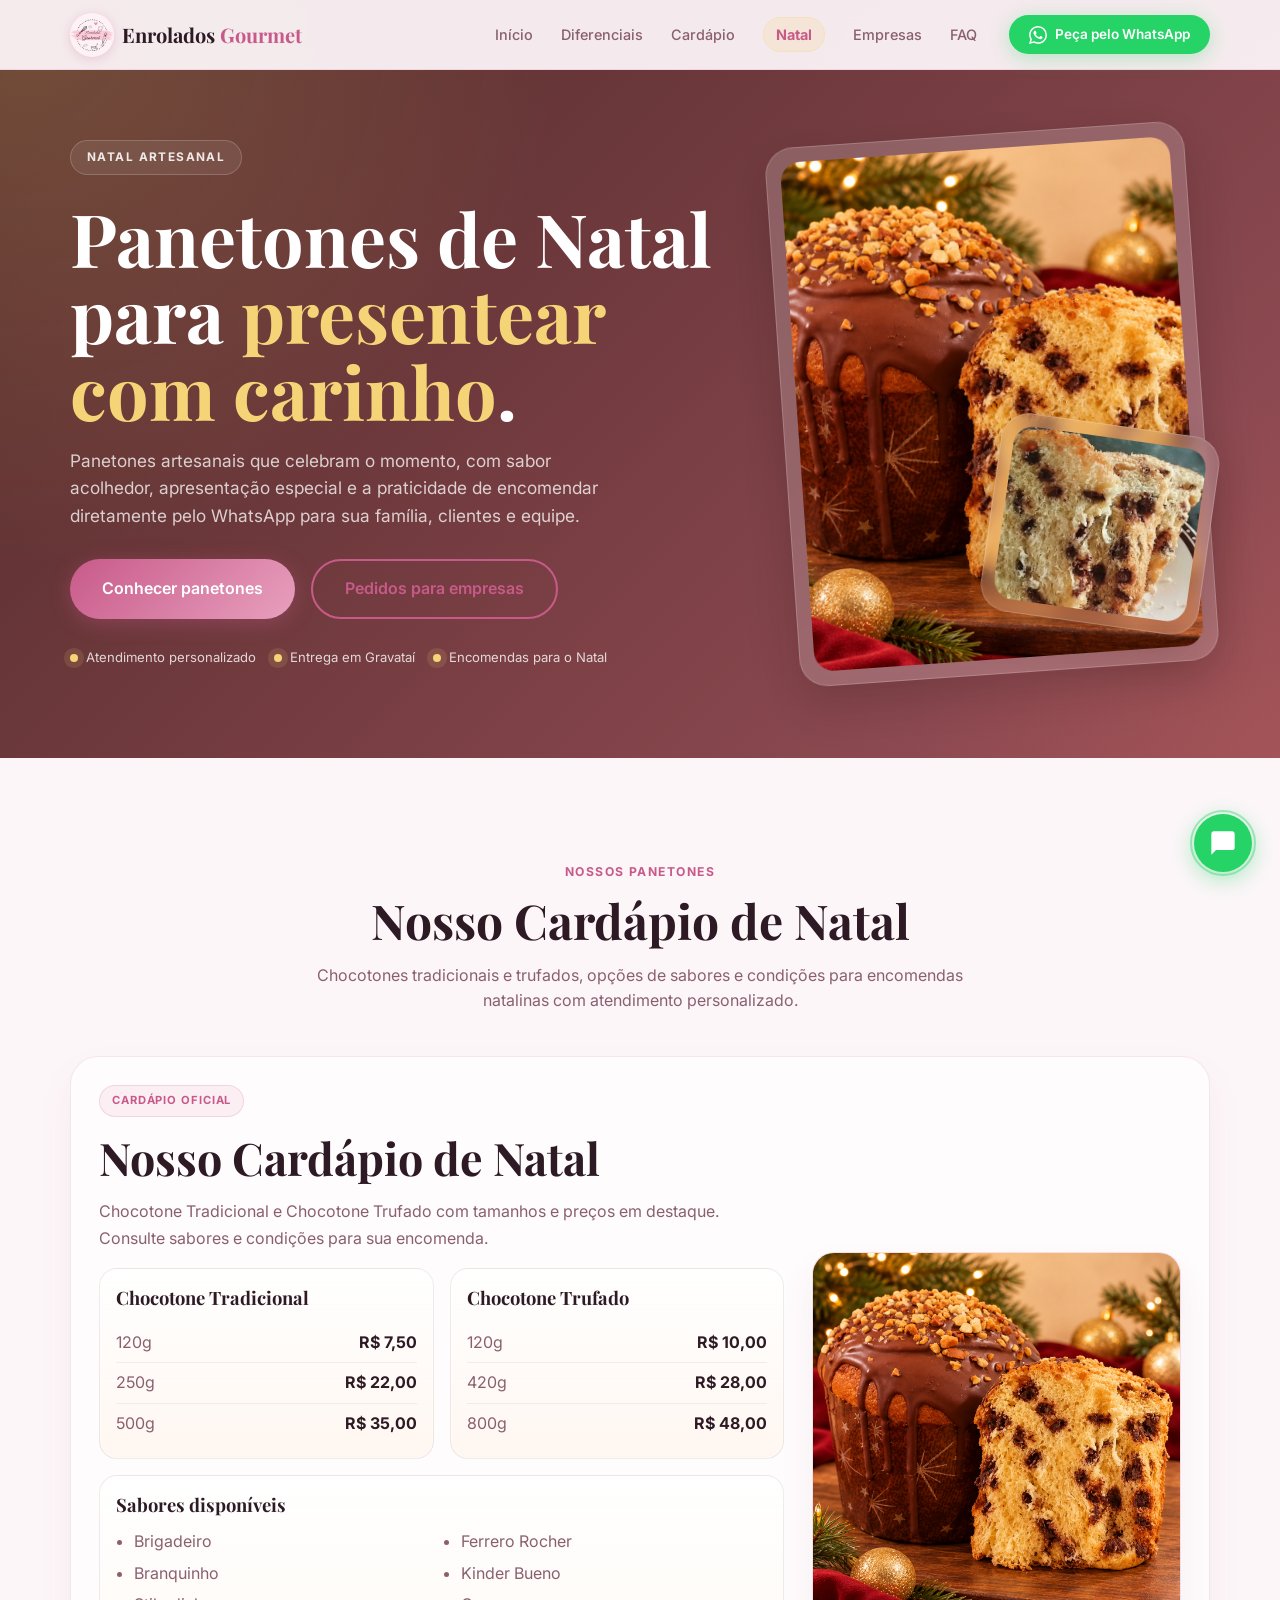
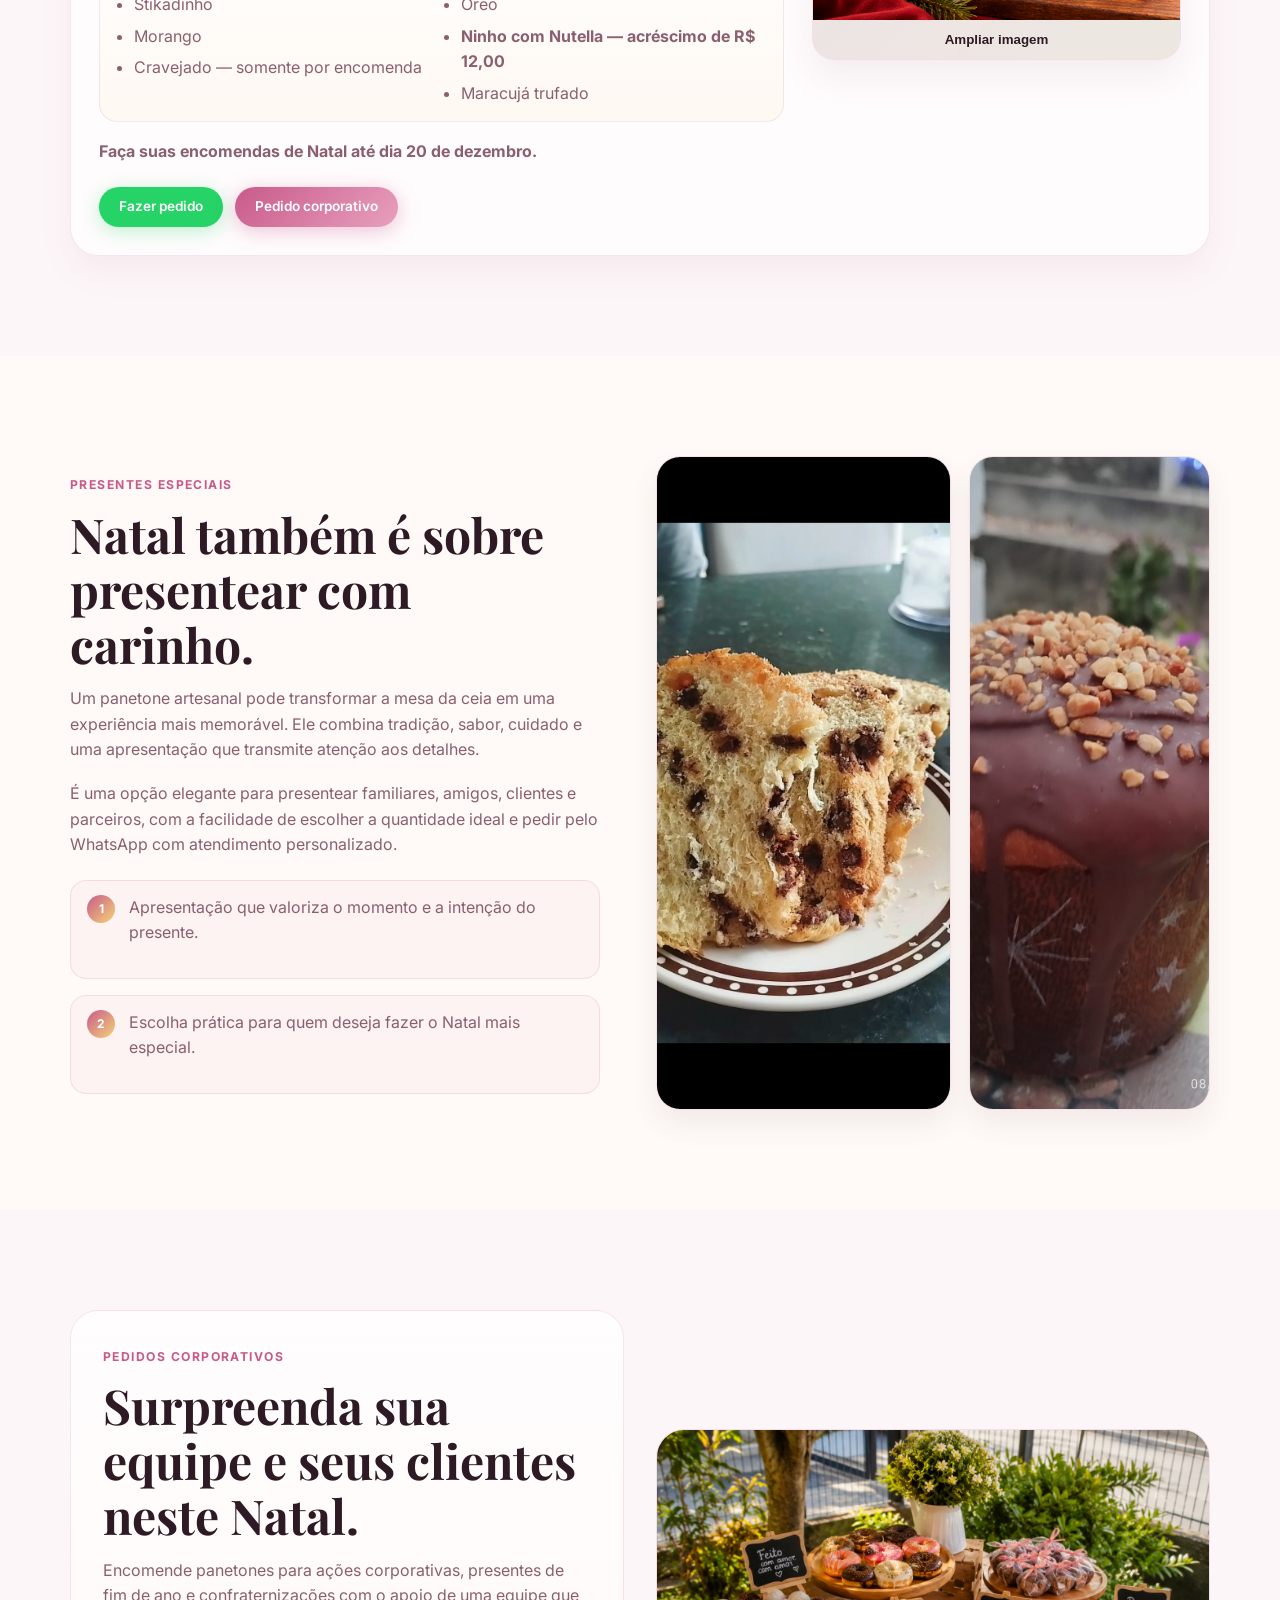
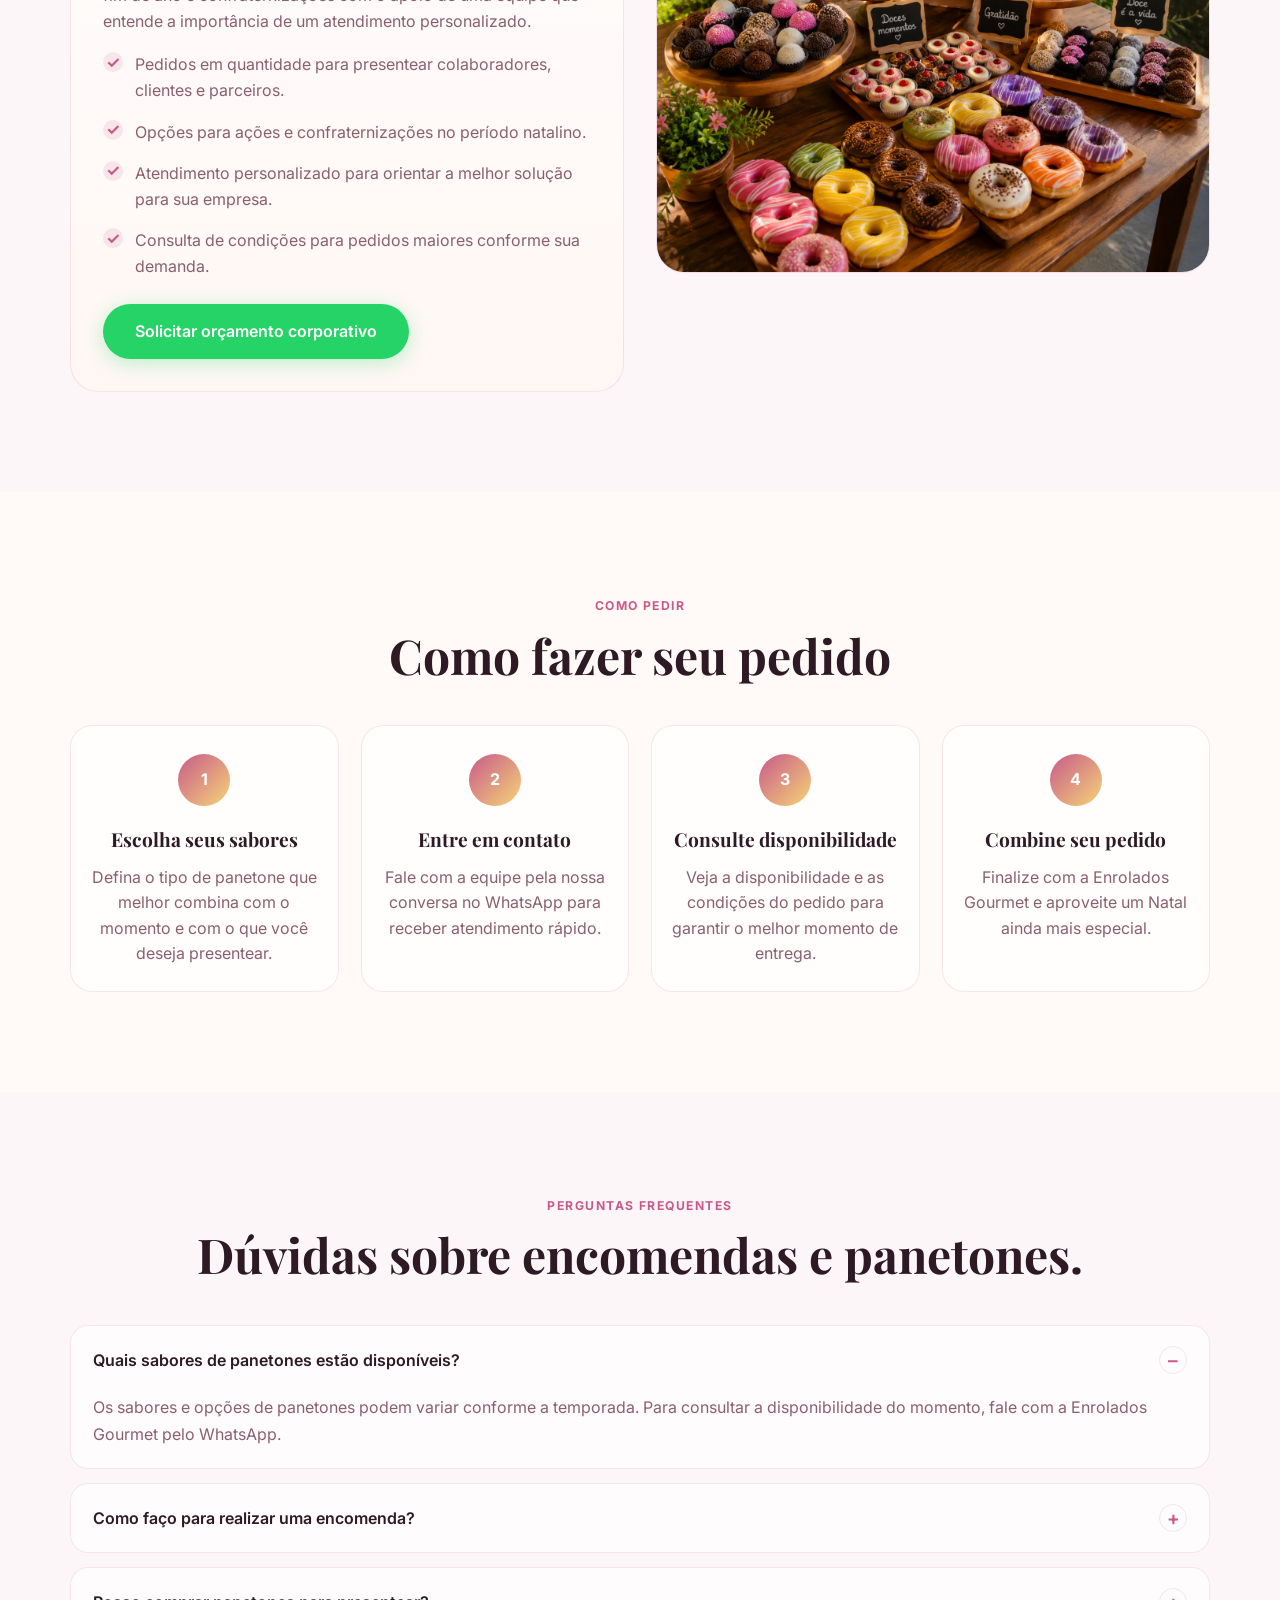
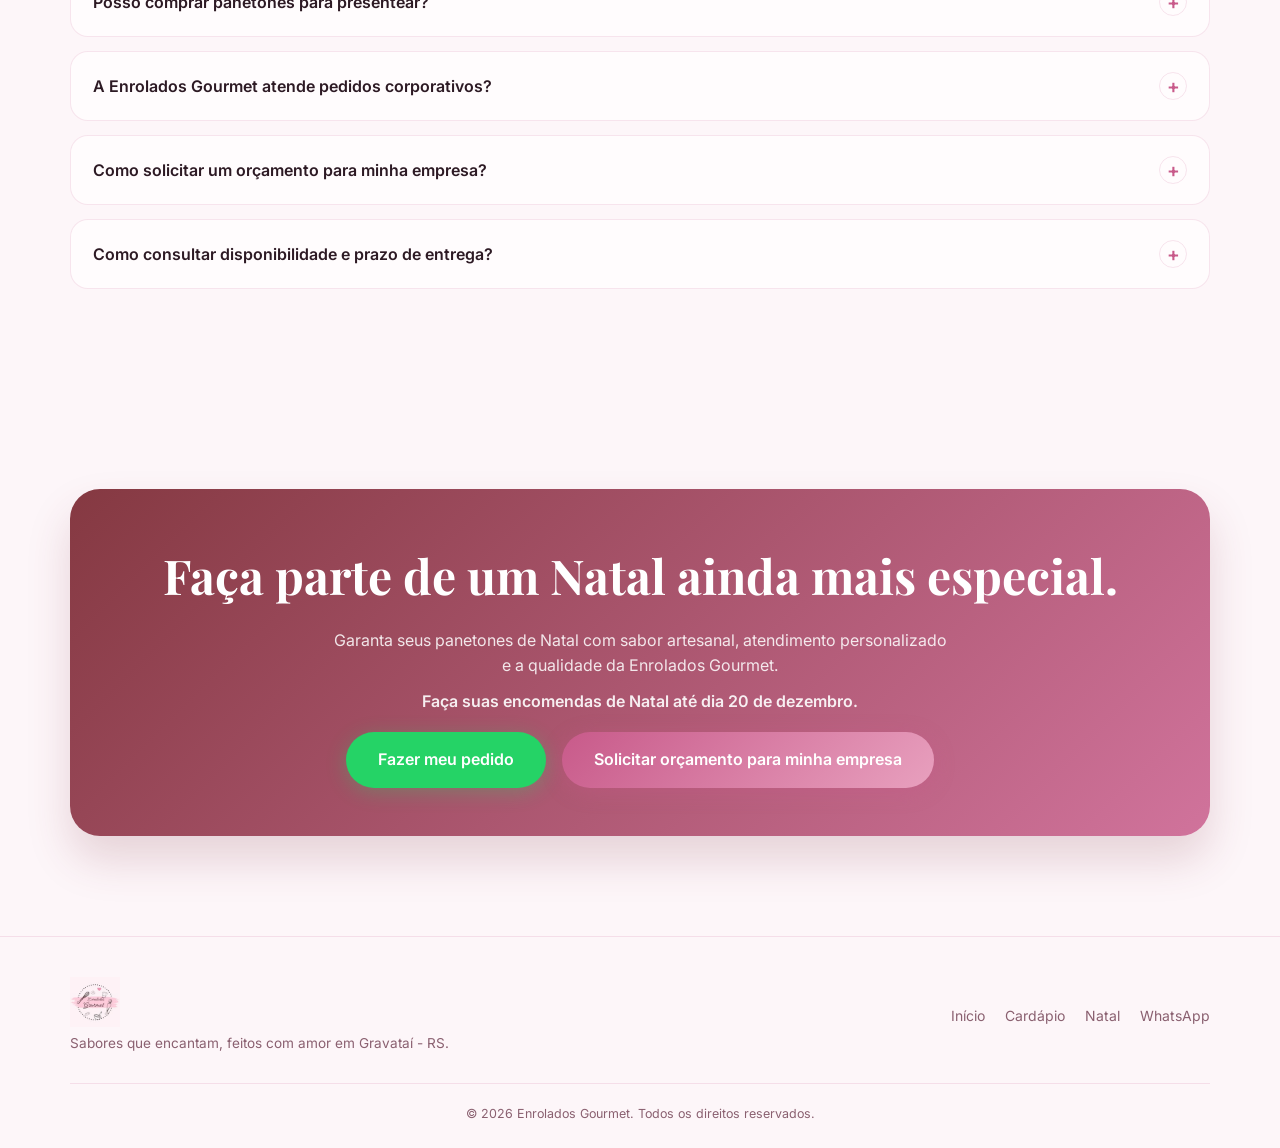
==== commit 0db4d219: "Alinha CTA corporativo Co-authored-by: Copilot <223556219+Copilot@users.noreply.github.com>" ====
--- a/natal/index.html
+++ b/natal/index.html
@@ -240,7 +240,7 @@
             <li>Atendimento personalizado para orientar a melhor solução para sua empresa.</li>
             <li>Consulta de condições para pedidos maiores conforme sua demanda.</li>
           </ul>
-          <div class="natal-hero__actions" style="margin-top: 24px;">
+          <div class="natal-business__cta">
             <a href="https://wa.me/5551984298431?text=Olá!%20Tenho%20interesse%20em%20realizar%20um%20pedido%20corporativo%20de%20panetones%20para%20minha%20empresa.%20Gostaria%20de%20receber%20mais%20informações%20e%20solicitar%20um%20orçamento."
               class="btn btn--whatsapp btn--lg" target="_blank" rel="noopener noreferrer">Solicitar orçamento corporativo</a>
           </div>
--- a/styles.css
+++ b/styles.css
@@ -824,6 +824,12 @@
   padding: 32px;
 }
 
+.natal-business__cta {
+  display: flex;
+  justify-content: flex-start;
+  margin-top: 24px;
+}
+
 .natal-business__list {
   display: grid;
   gap: 16px;
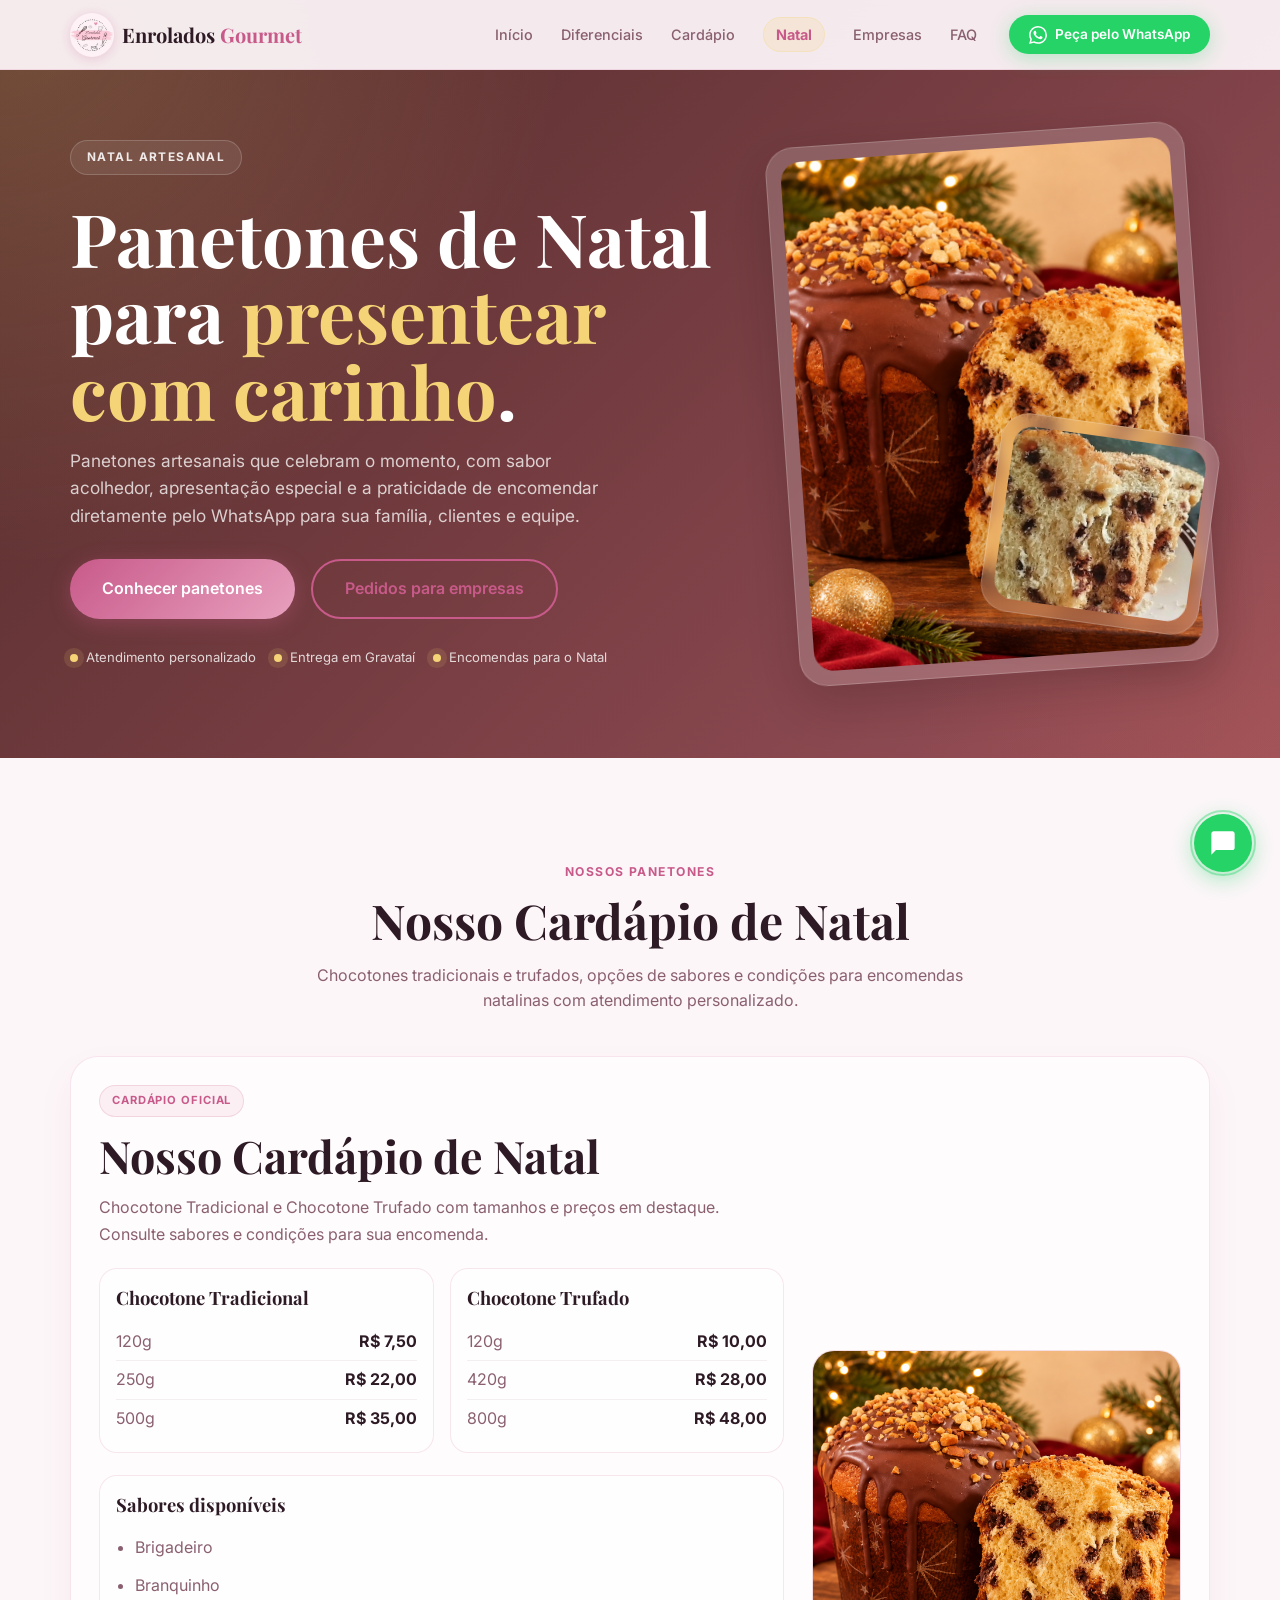
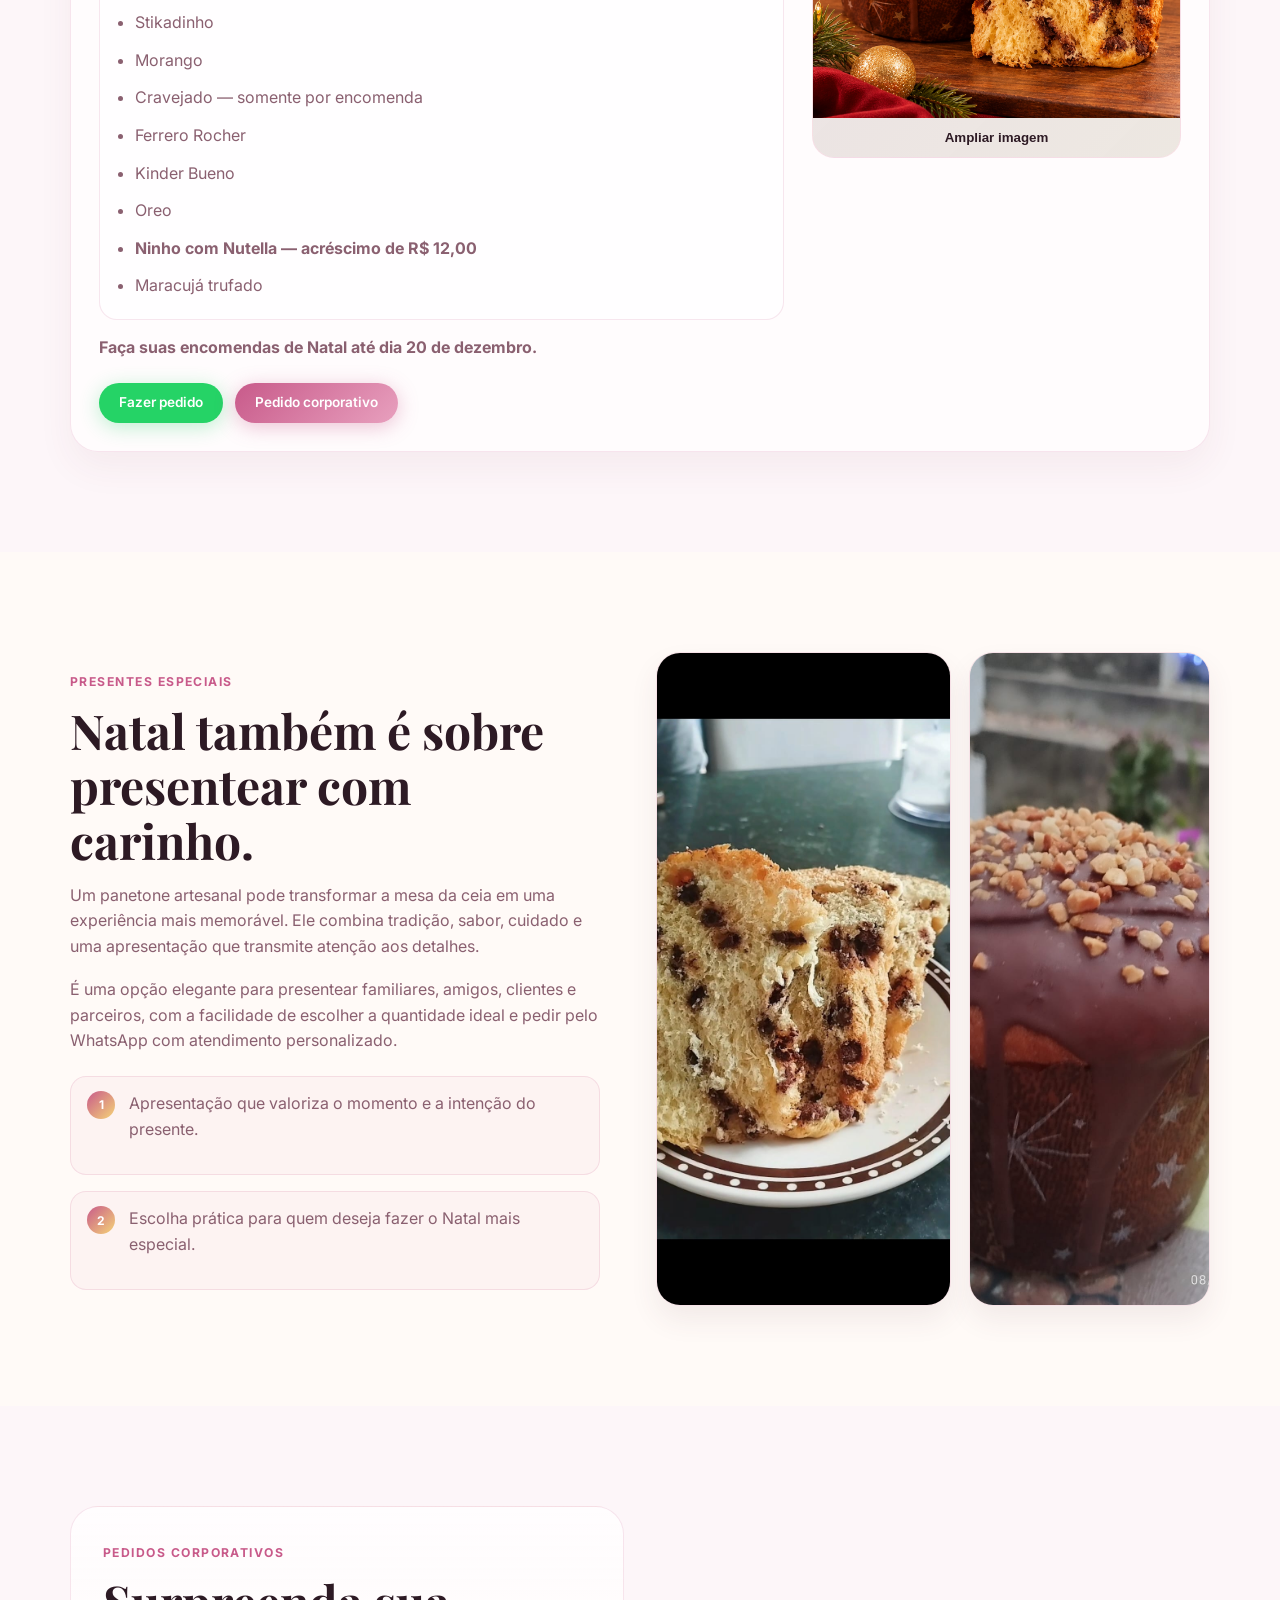
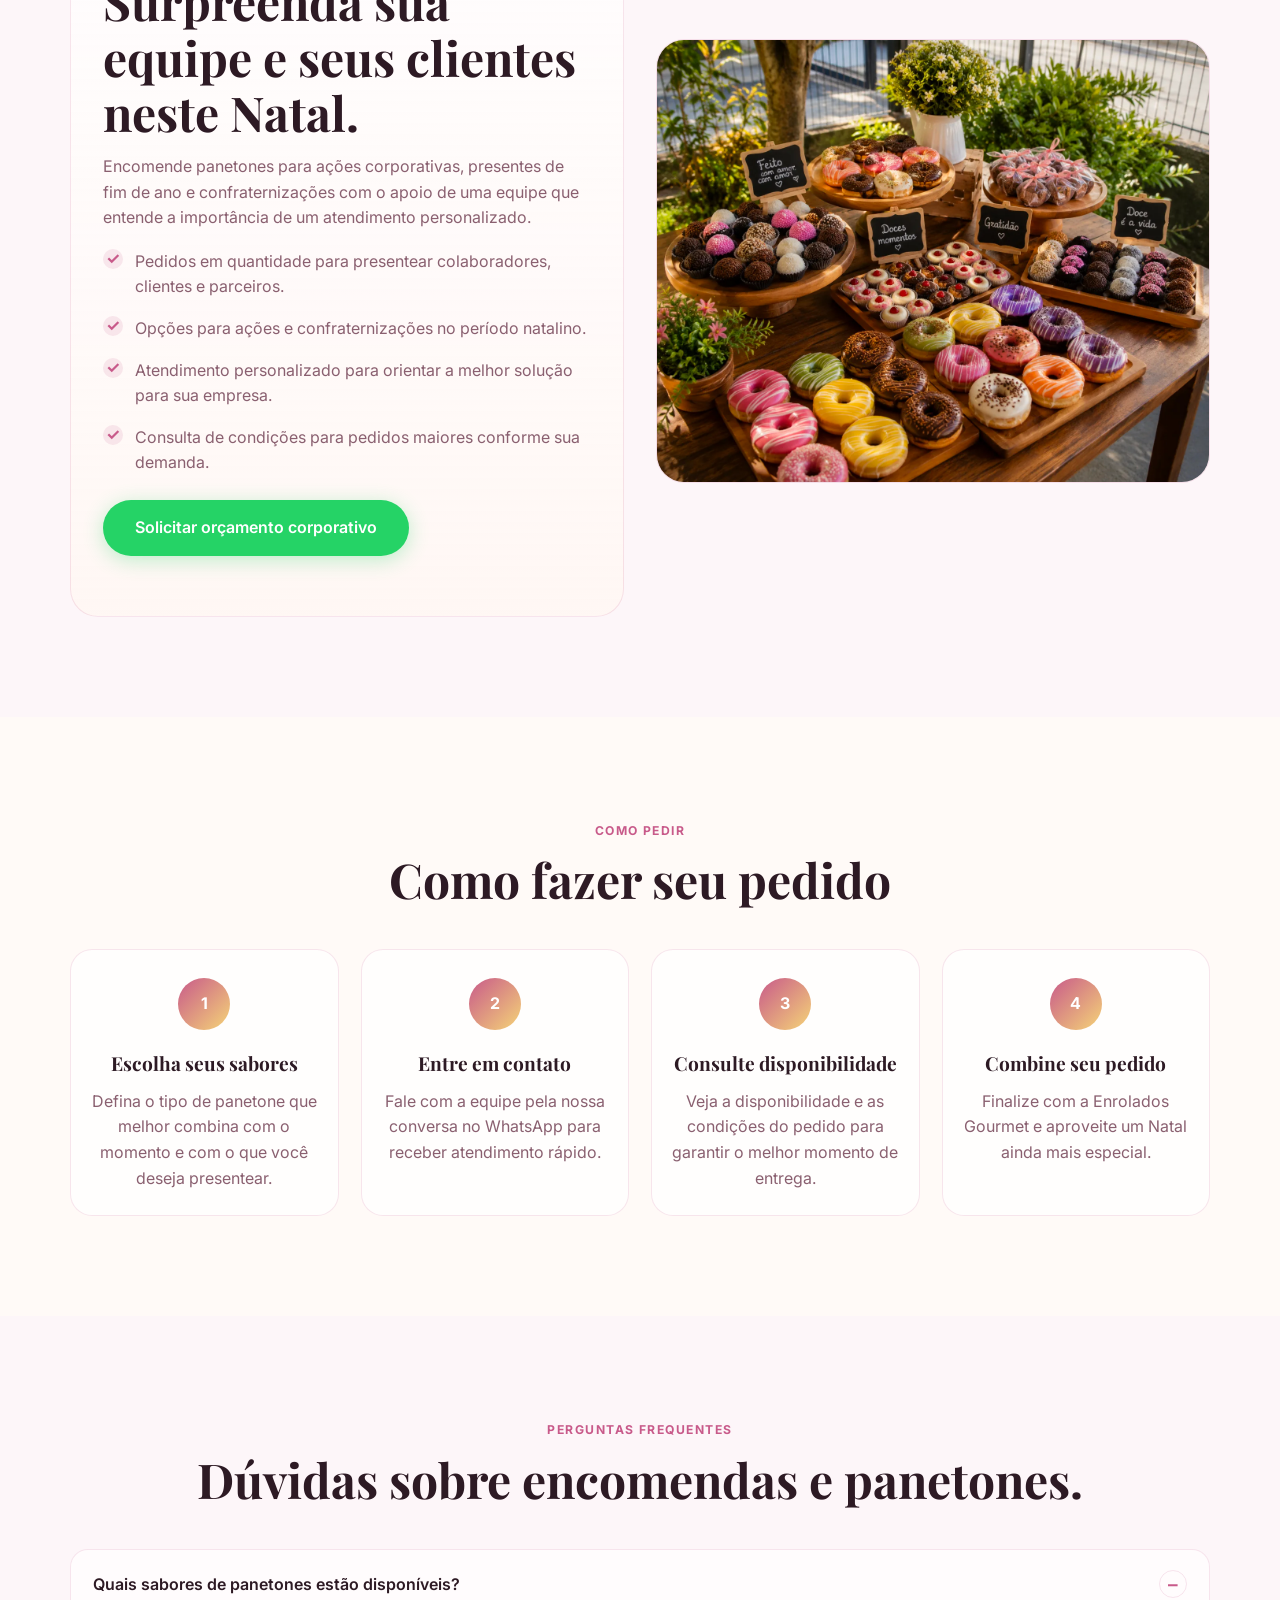
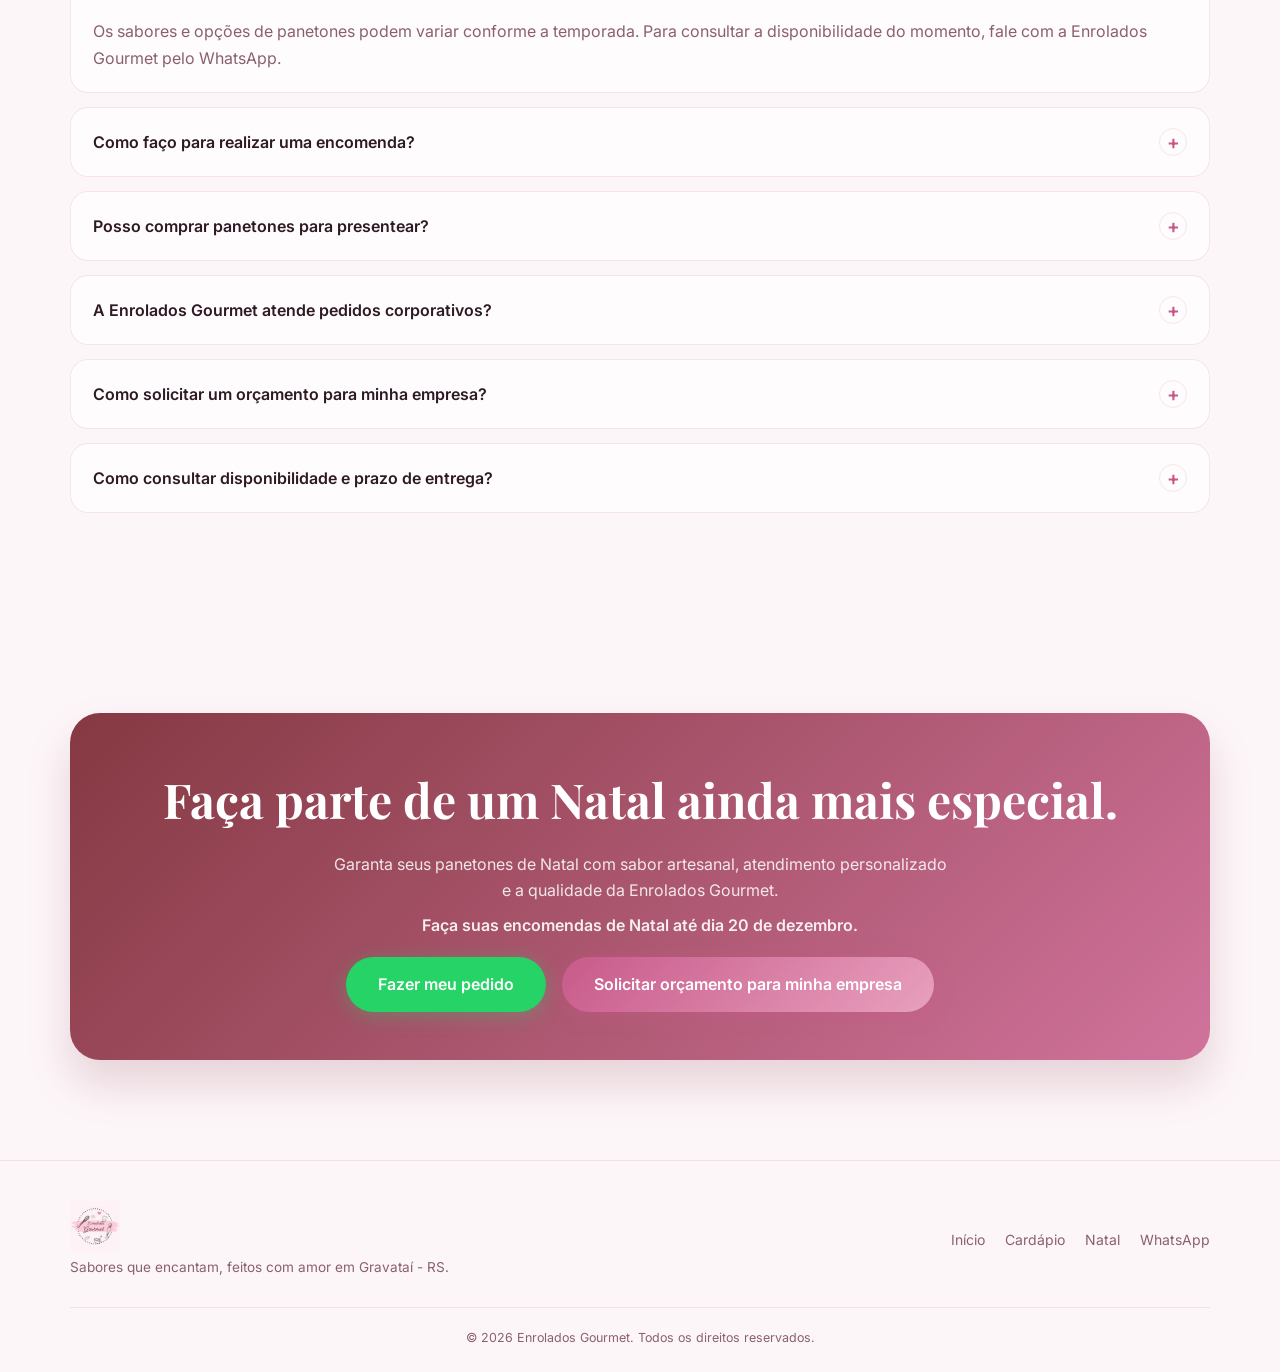
==== commit bd34262a: "feat: add Natal landing page and mobile menu refinements Co-authored-by: Copilot <223556219+Copilot@" ====
--- a/natal/index.html
+++ b/natal/index.html
@@ -240,7 +240,7 @@
             <li>Atendimento personalizado para orientar a melhor solução para sua empresa.</li>
             <li>Consulta de condições para pedidos maiores conforme sua demanda.</li>
           </ul>
-          <div class="natal-business__cta">
+          <div class="natal-hero__actions" style="margin-top: 24px;">
             <a href="https://wa.me/5551984298431?text=Olá!%20Tenho%20interesse%20em%20realizar%20um%20pedido%20corporativo%20de%20panetones%20para%20minha%20empresa.%20Gostaria%20de%20receber%20mais%20informações%20e%20solicitar%20um%20orçamento."
               class="btn btn--whatsapp btn--lg" target="_blank" rel="noopener noreferrer">Solicitar orçamento corporativo</a>
           </div>
--- a/styles.css
+++ b/styles.css
@@ -516,35 +516,33 @@
 .natal-menu-hero__content {
   display: flex;
   flex-direction: column;
-  gap: 16px;
+  gap: 14px;
 }
 
 .natal-menu-hero__content h3 {
   font-family: var(--font-display);
   font-size: clamp(2rem, 4vw, 2.8rem);
   line-height: 1.1;
-  margin: 0;
   color: var(--color-text);
 }
 
 .natal-menu-hero__content p {
   color: var(--color-text-muted);
   line-height: 1.7;
-  margin: 0;
 }
 
 .natal-menu-hero__detail-grid {
   display: grid;
   grid-template-columns: repeat(2, minmax(0, 1fr));
   gap: 16px;
+  margin-top: 6px;
 }
 
 .natal-menu-spec {
-  border: 1px solid rgba(108, 67, 78, .1);
+  border: 1px solid var(--color-border);
   border-radius: 18px;
-  background: linear-gradient(180deg, rgba(255, 255, 255, .8), rgba(255, 246, 240, .94));
+  background: rgba(255, 255, 255, .72);
   padding: 14px 16px;
-  box-shadow: inset 0 0 0 1px rgba(255, 255, 255, .35);
 }
 
 .natal-menu-spec h4,
@@ -562,17 +560,19 @@
   list-style: none;
 }
 
-.natal-menu-spec li {
+.natal-menu-spec li,
+.natal-menu-hero__flavors li {
   display: flex;
   align-items: center;
   justify-content: space-between;
   gap: 12px;
-  padding: 7px 0;
+  padding: 6px 0;
   border-bottom: 1px solid rgba(108, 67, 78, .08);
   color: var(--color-text-muted);
 }
 
-.natal-menu-spec li:last-child {
+.natal-menu-spec li:last-child,
+.natal-menu-hero__flavors li:last-child {
   border-bottom: none;
 }
 
@@ -586,25 +586,20 @@
 }
 
 .natal-menu-hero__flavors {
-  border: 1px solid rgba(108, 67, 78, .1);
+  border: 1px solid var(--color-border);
   border-radius: 18px;
-  background: linear-gradient(180deg, rgba(255, 255, 255, .8), rgba(255, 248, 242, .92));
+  background: rgba(255, 255, 255, .72);
   padding: 14px 16px;
-}
-
-.natal-menu-hero__flavors ul {
-  columns: 2;
-  column-gap: 20px;
-  padding-left: 1.15rem;
+  margin-top: 8px;
 }
 
 .natal-menu-hero__flavors li {
   display: list-item;
   list-style: disc;
-  margin: 0 0 6px;
+  margin-left: 1.2rem;
   padding-right: 0;
-  color: var(--color-text-muted);
-  break-inside: avoid;
+  border-bottom: none;
+  justify-content: flex-start;
 }
 
 .natal-menu-hero__flavor--note,
@@ -625,7 +620,7 @@
   display: flex;
   flex-wrap: wrap;
   gap: 12px;
-  margin-top: 6px;
+  margin-top: 8px;
 }
 
 .natal-menu-hero__image-wrap {
@@ -634,7 +629,6 @@
   border-radius: 22px;
   border: 1px solid var(--color-border);
   background: linear-gradient(135deg, rgba(200, 90, 138, .06), rgba(245, 212, 119, .08));
-  box-shadow: 0 18px 34px rgba(120, 59, 73, .08);
 }
 
 .natal-menu-hero__image-wrap img {
@@ -719,15 +713,6 @@
     grid-template-columns: 1fr;
     padding: 18px;
   }
-
-  .natal-menu-hero__detail-grid {
-    grid-template-columns: 1fr;
-  }
-
-  .natal-menu-hero__flavors ul {
-    columns: 1;
-    padding-left: 1.1rem;
-  }
 }
 
 .natal-story {
@@ -822,12 +807,6 @@
   border: 1px solid var(--color-border);
   border-radius: 28px;
   padding: 32px;
-}
-
-.natal-business__cta {
-  display: flex;
-  justify-content: flex-start;
-  margin-top: 24px;
 }
 
 .natal-business__list {
@@ -1668,6 +1647,14 @@
 
   .header__menu-toggle {
     display: flex;
+    width: 46px;
+    height: 46px;
+    align-items: center;
+    justify-content: center;
+    border-radius: 14px;
+    background: linear-gradient(135deg, rgba(200, 90, 138, .18), rgba(245, 212, 119, .22));
+    border: 1px solid rgba(200, 90, 138, .28);
+    box-shadow: 0 10px 22px rgba(120, 59, 73, .08);
   }
 
   .header__nav {
@@ -1676,11 +1663,15 @@
     flex-direction: column;
     justify-content: center;
     gap: 32px;
-    background: rgba(253, 246, 249, .98);
-    backdrop-filter: blur(16px);
+    background: linear-gradient(180deg, rgba(253, 246, 249, 1), rgba(242, 228, 233, 1));
+    border-top: 1px solid rgba(200, 90, 138, .18);
+    box-shadow: inset 0 1px 0 rgba(255,255,255,.6), 0 12px 28px rgba(90, 44, 58, .14);
+    backdrop-filter: blur(18px);
     transform: translateX(100%);
     transition: transform var(--transition-slow);
     z-index: 1005;
+    padding: 32px 20px 40px;
+    width: 100%;
   }
 
   .header__nav.nav--open {
@@ -1691,14 +1682,41 @@
     flex-direction: column;
     align-items: center;
     gap: 24px;
+    width: 100%;
   }
 
   .header__nav-link {
     font-size: 1.2rem;
+    display: inline-flex;
+    align-items: center;
+    justify-content: center;
+    min-width: 180px;
+    padding: 12px 18px;
+    border-radius: 999px;
+    background: linear-gradient(135deg, rgba(255, 255, 255, .7), rgba(255, 241, 245, .9));
+    border: 1px solid rgba(200, 90, 138, .14);
+    color: var(--color-text);
+    font-weight: 600;
+    box-shadow: 0 6px 18px rgba(200, 90, 138, .06);
+  }
+
+  .header__nav-link:hover,
+  .header__nav-link:focus-visible {
+    background: linear-gradient(135deg, rgba(200, 90, 138, .12), rgba(245, 212, 119, .14));
+    border-color: rgba(200, 90, 138, .2);
+    color: var(--color-text);
   }
 
   .header__cta {
     font-size: .9rem;
+    width: min(100%, 240px);
+    justify-content: center;
+  }
+
+  .header__nav-link--campaign {
+    background: linear-gradient(135deg, rgba(200, 90, 138, .14), rgba(245, 212, 119, .18));
+    border-color: rgba(200, 90, 138, .26);
+    color: var(--color-primary-dk);
   }
 
   .hero__actions {
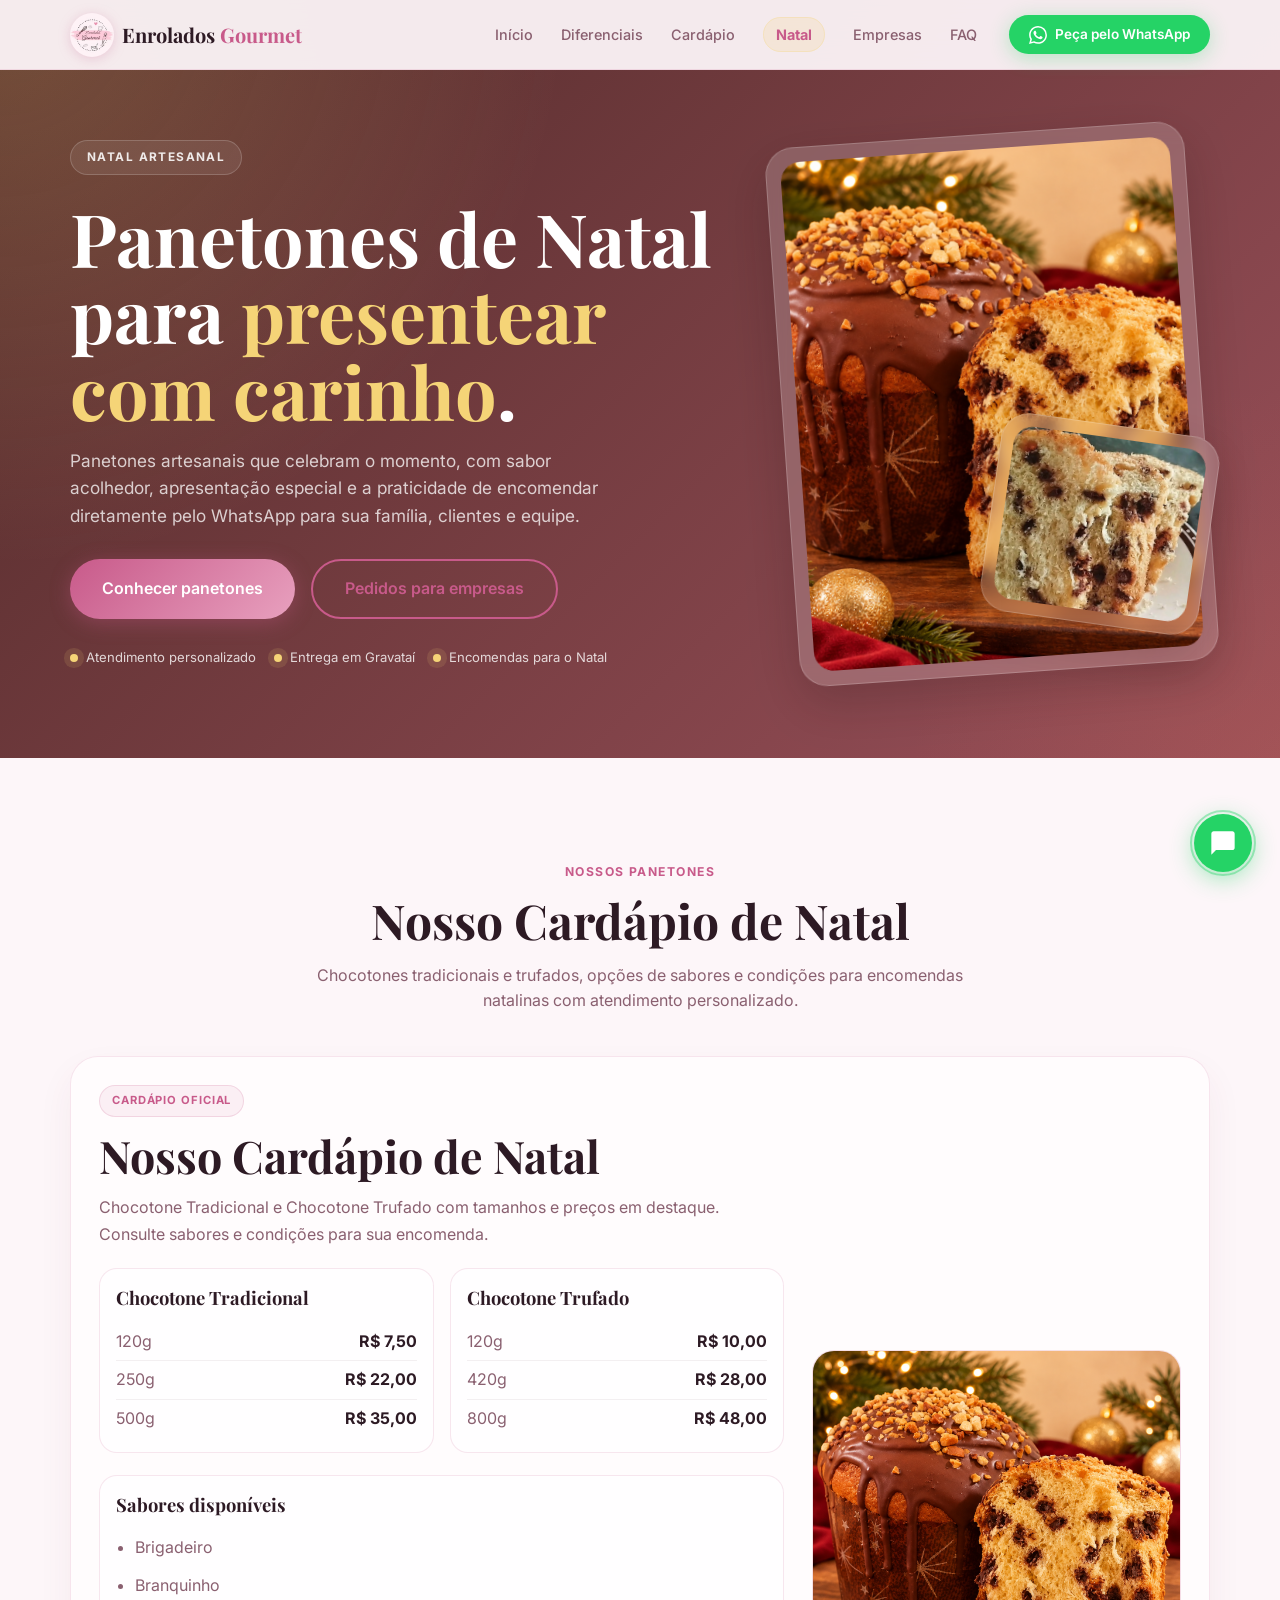
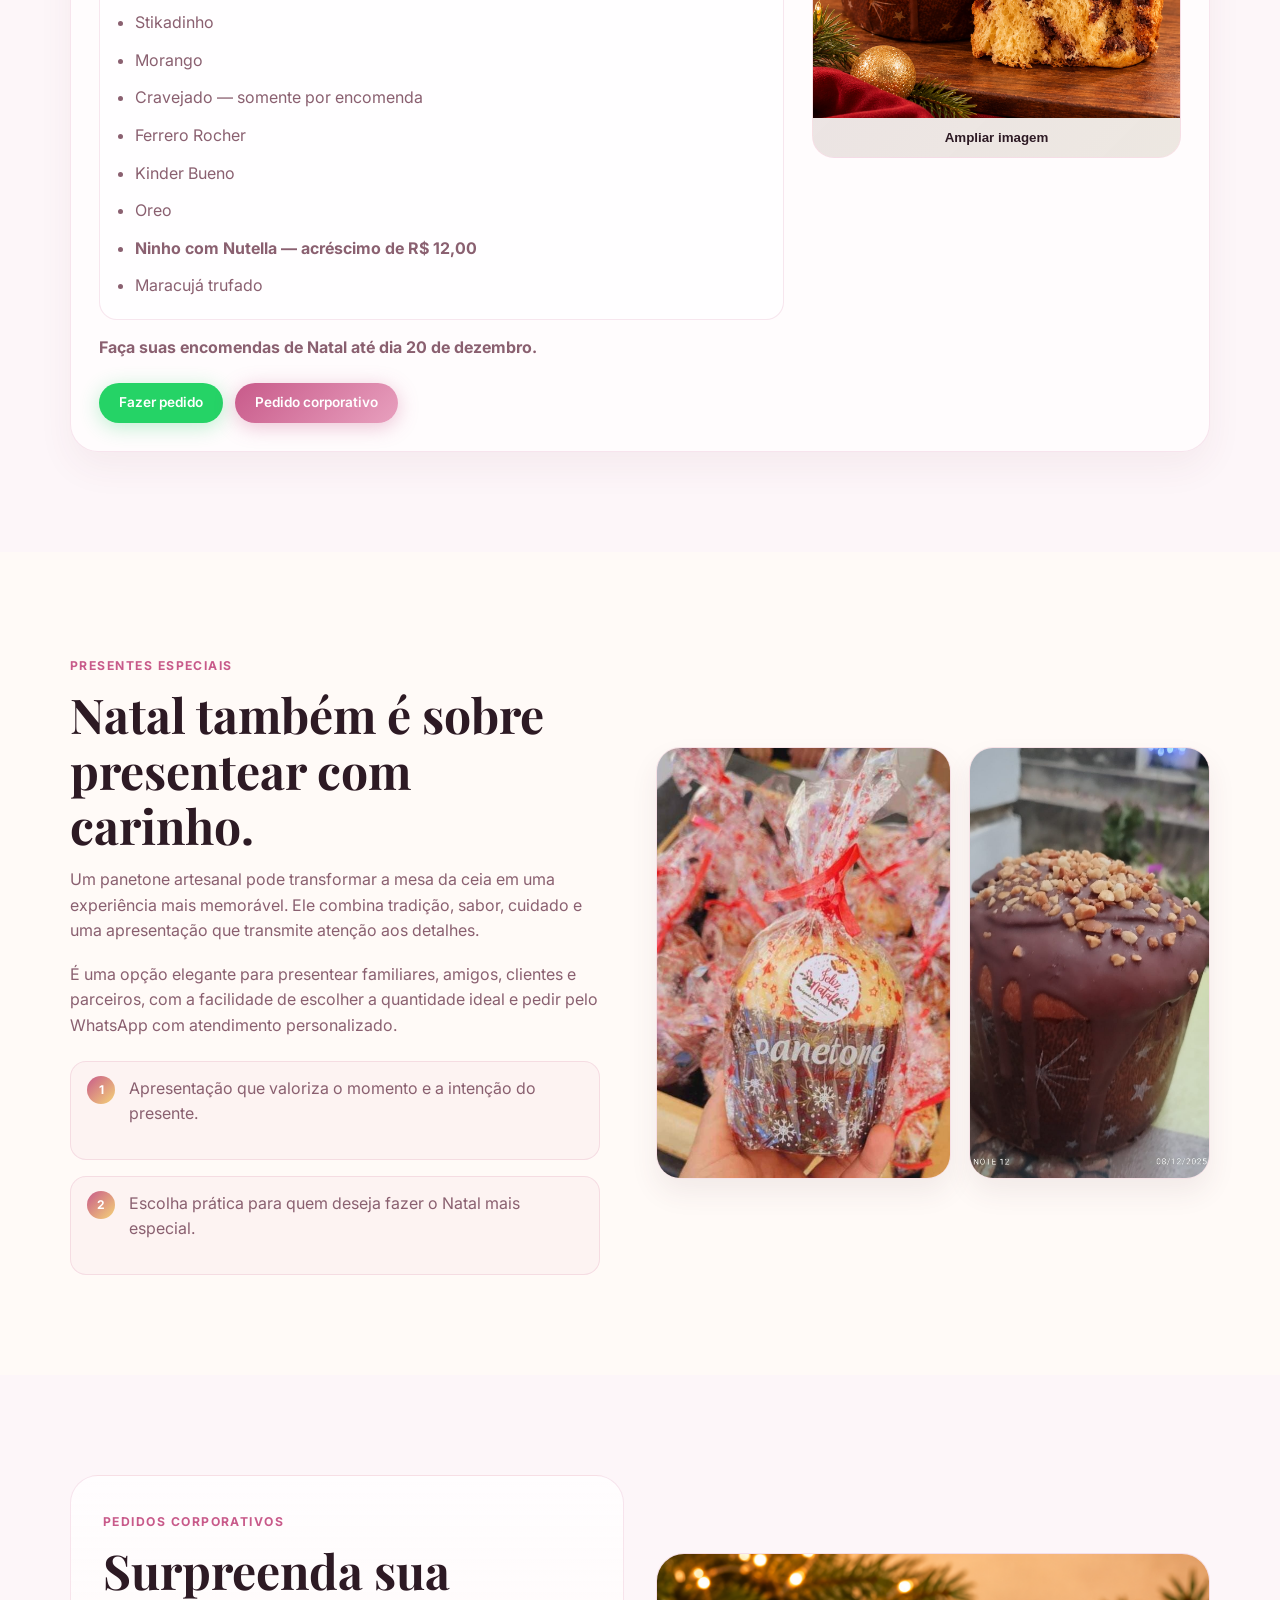
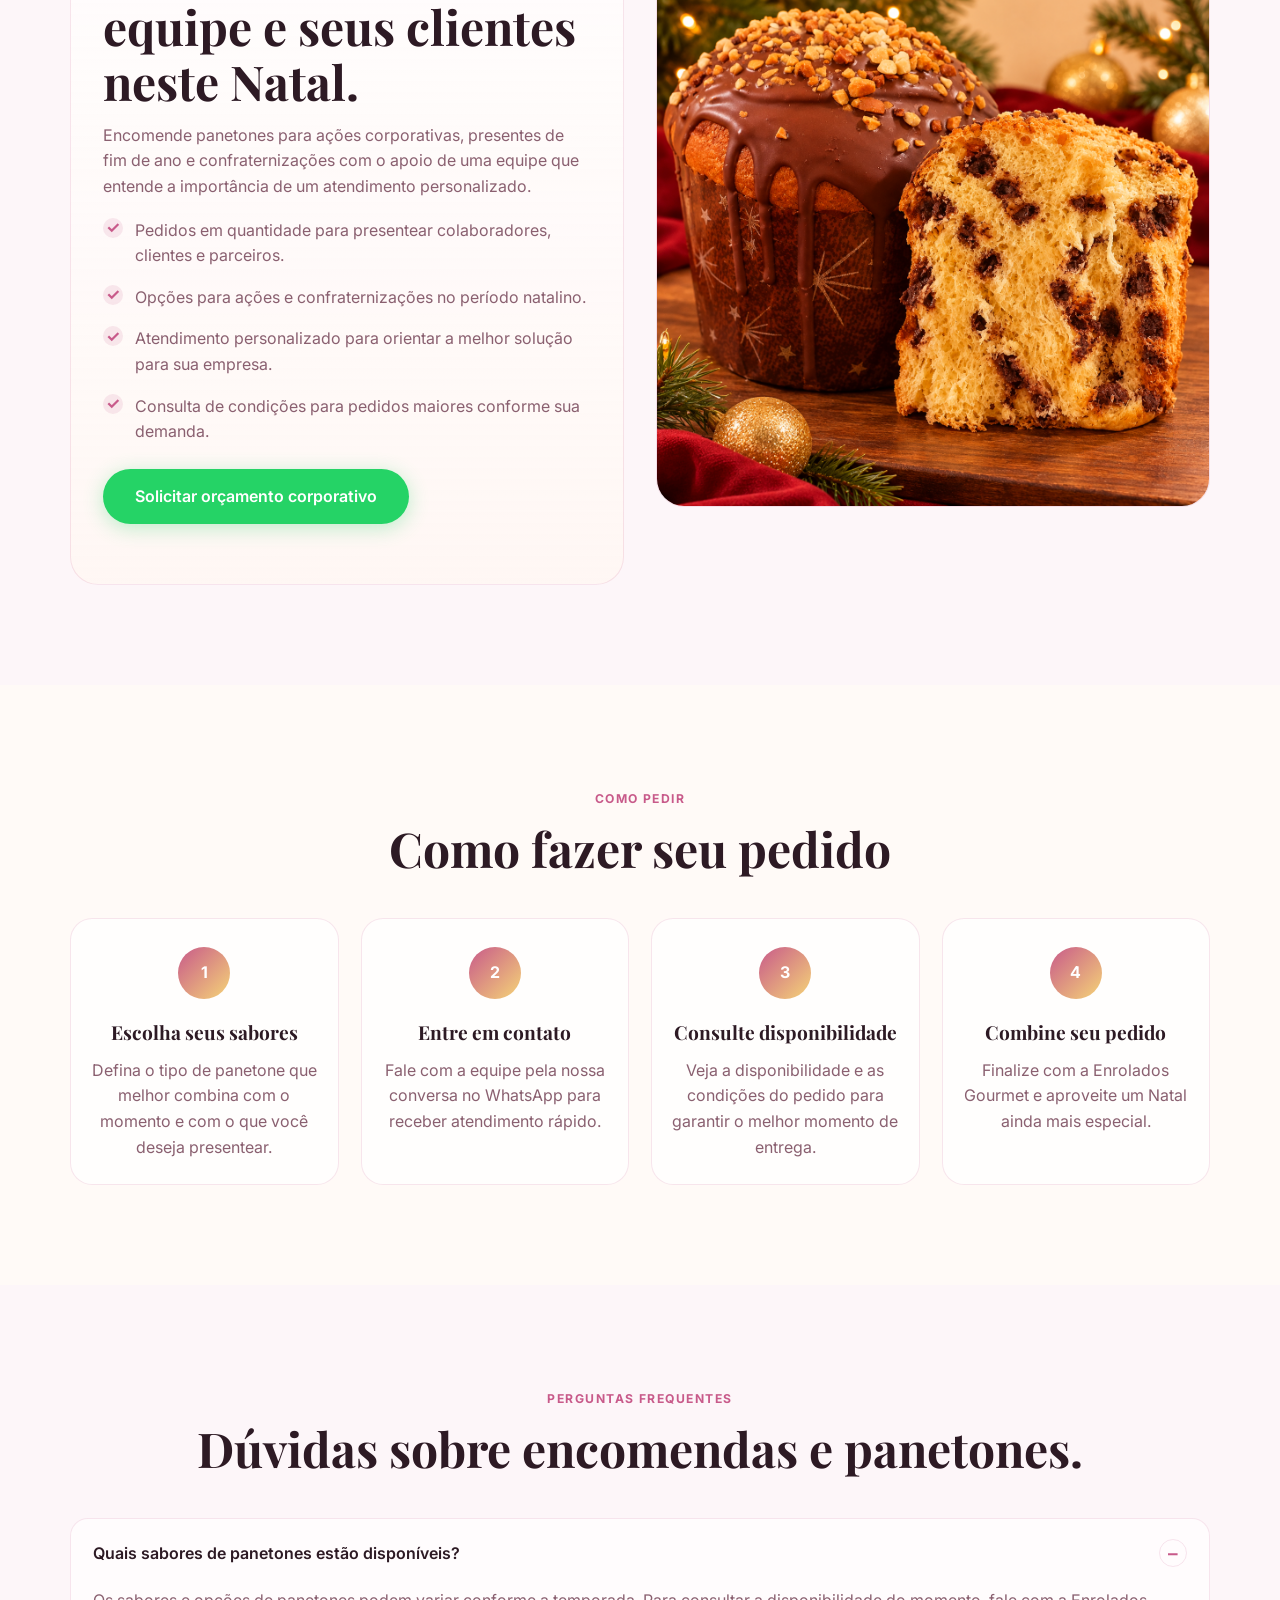
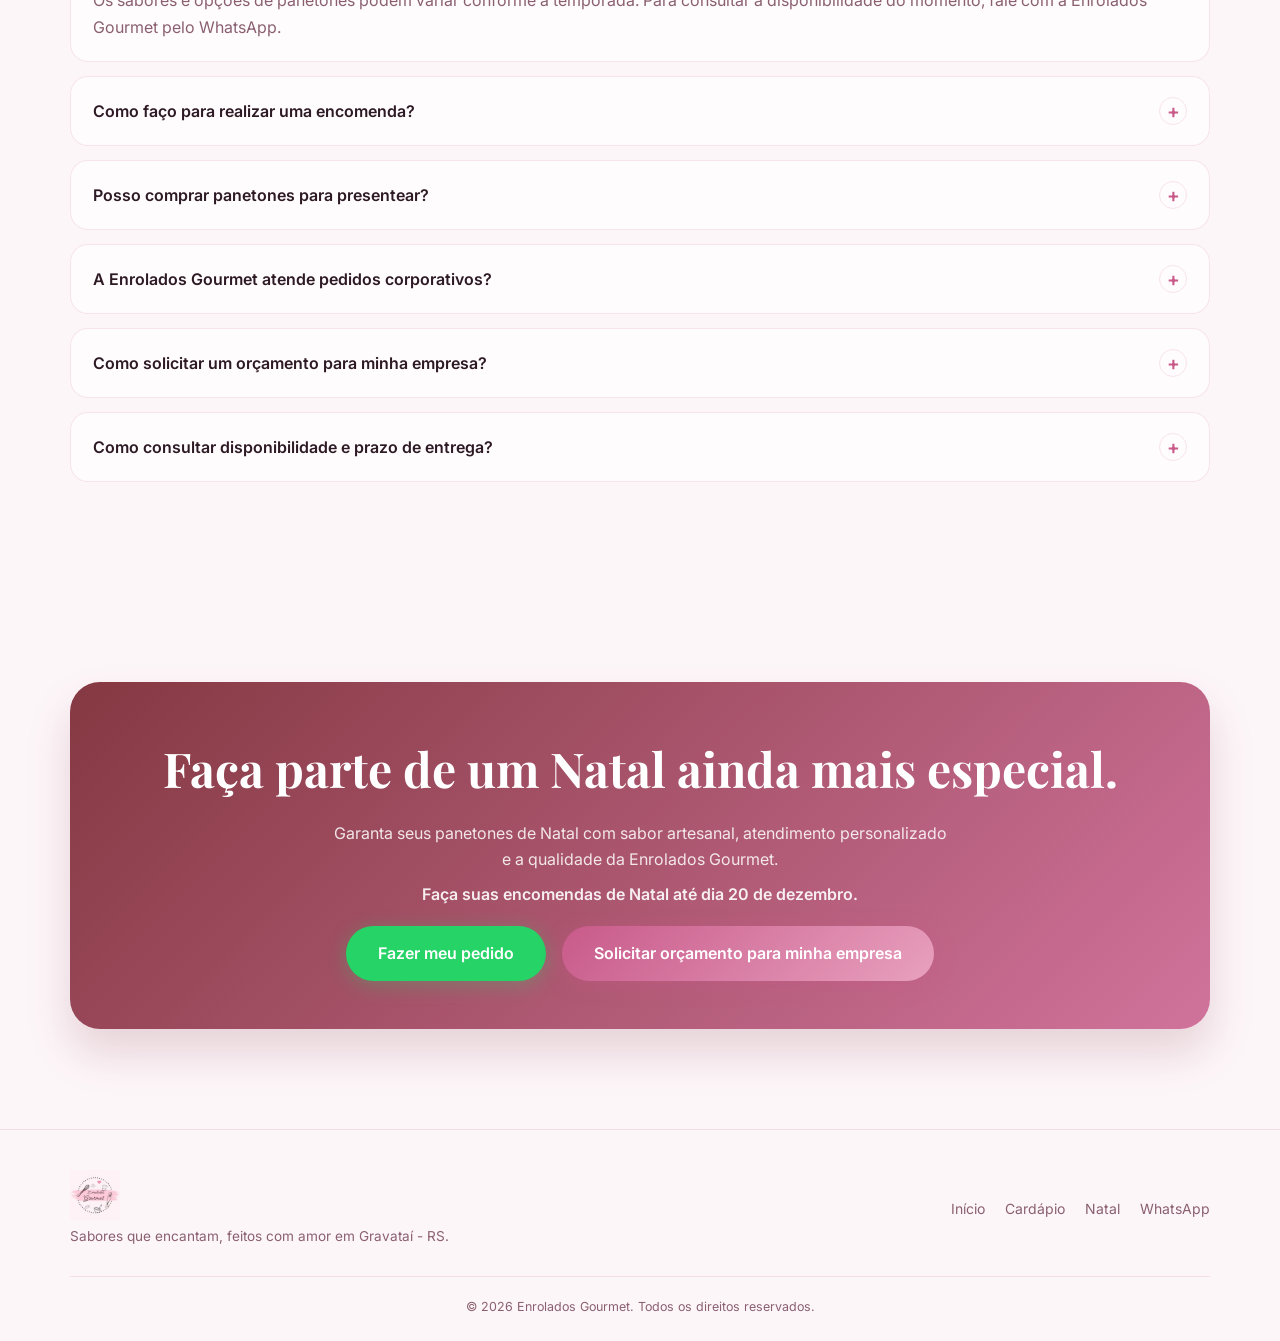
==== commit c57b8821: "feat: update images for Natal landing page" ====
--- a/natal/index.html
+++ b/natal/index.html
@@ -216,7 +216,7 @@
 
         <div class="natal-story__gallery reveal-on-scroll" aria-label="Panetones em destaque">
           <div class="natal-story__photo natal-story__photo--large">
-            <img src="../images/panetone.png" alt="Panetone artesanal em destaque para presentes de Natal" />
+            <img src="../images/mini-panetone.png" alt="Panetone artesanal em destaque para presentes de Natal" />
           </div>
           <div class="natal-story__photo natal-story__photo--small">
             <img src="../images/panetone-recehado.png" alt="Panetone recebido e embalado para presente de Natal" />
@@ -247,7 +247,7 @@
         </div>
 
         <div class="natal-business__media reveal-on-scroll" aria-label="Panetones para pedidos em quantidade">
-          <img src="../images/hero-banner.webp" alt="Panetones em composição para pedidos corporativos" />
+          <img src="../images/PanetonesFestivos.png" alt="Panetones em composição para pedidos corporativos" />
         </div>
       </div>
     </section>
